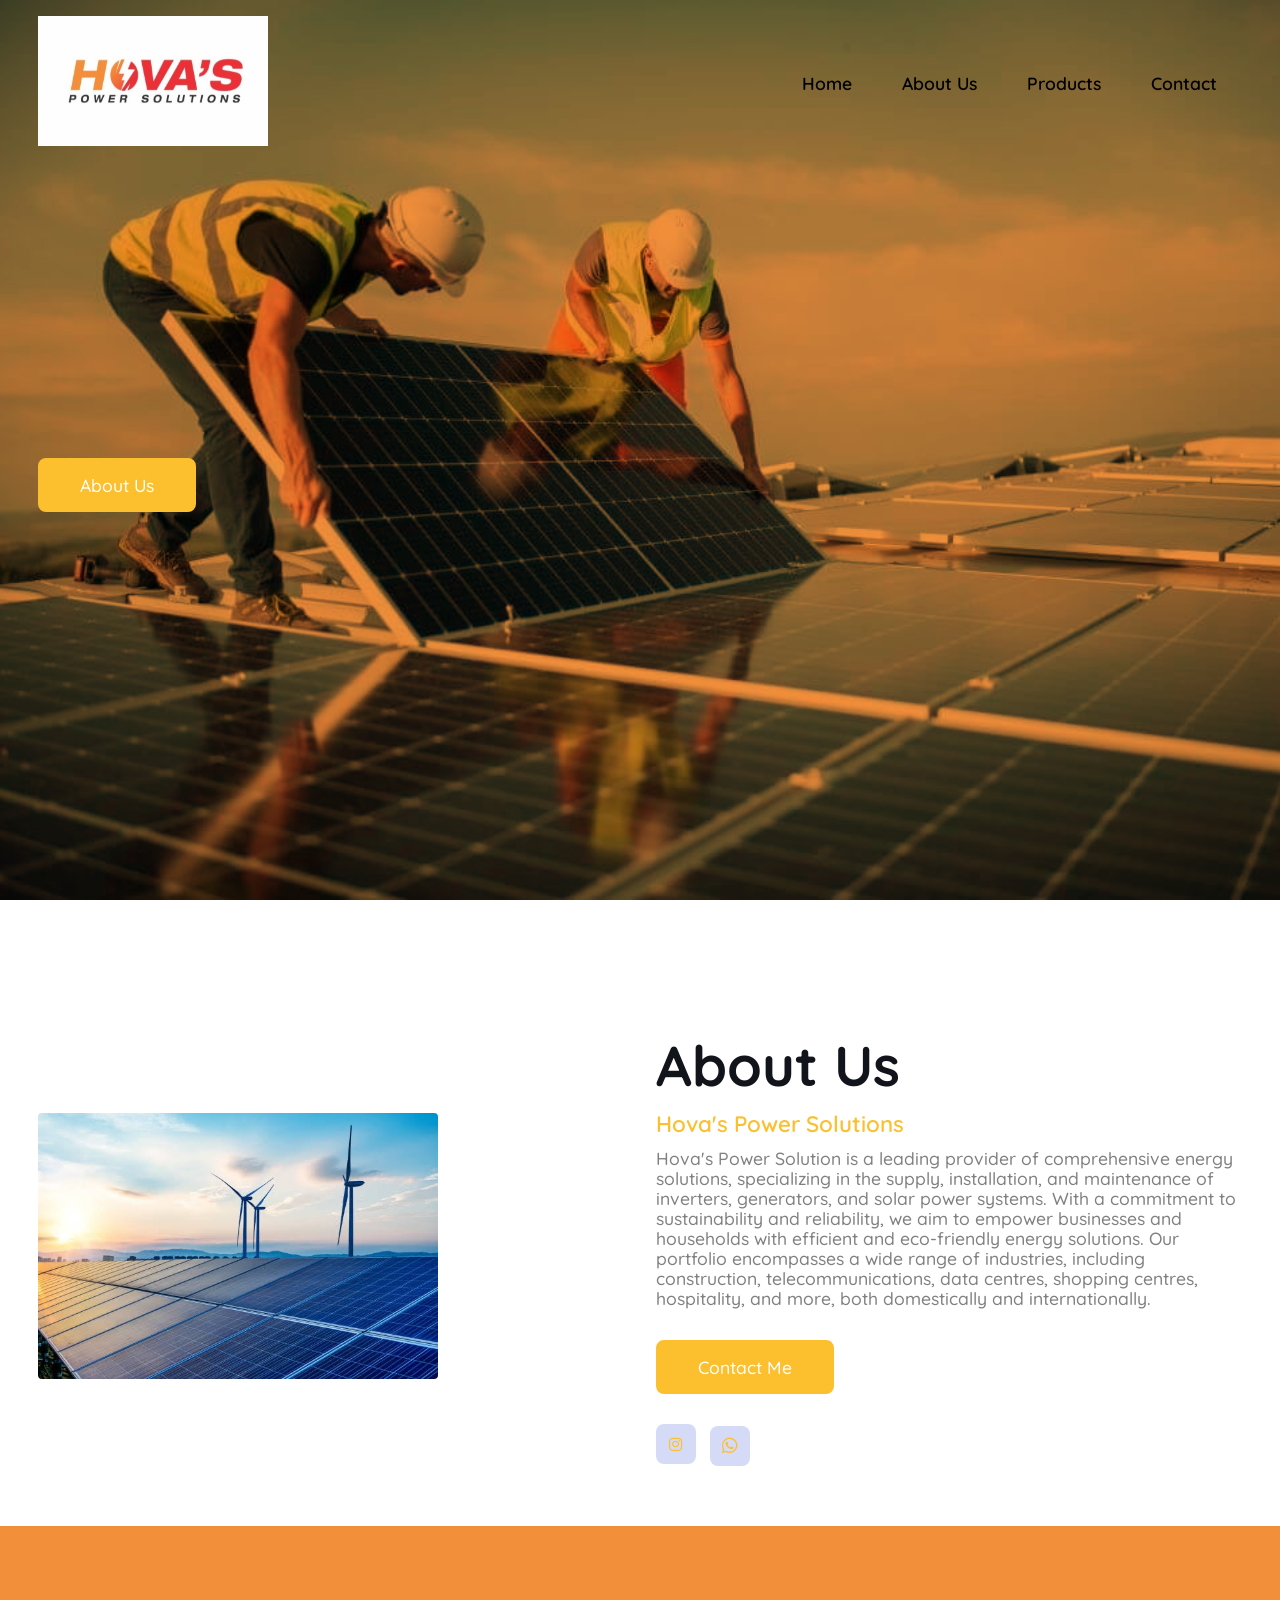
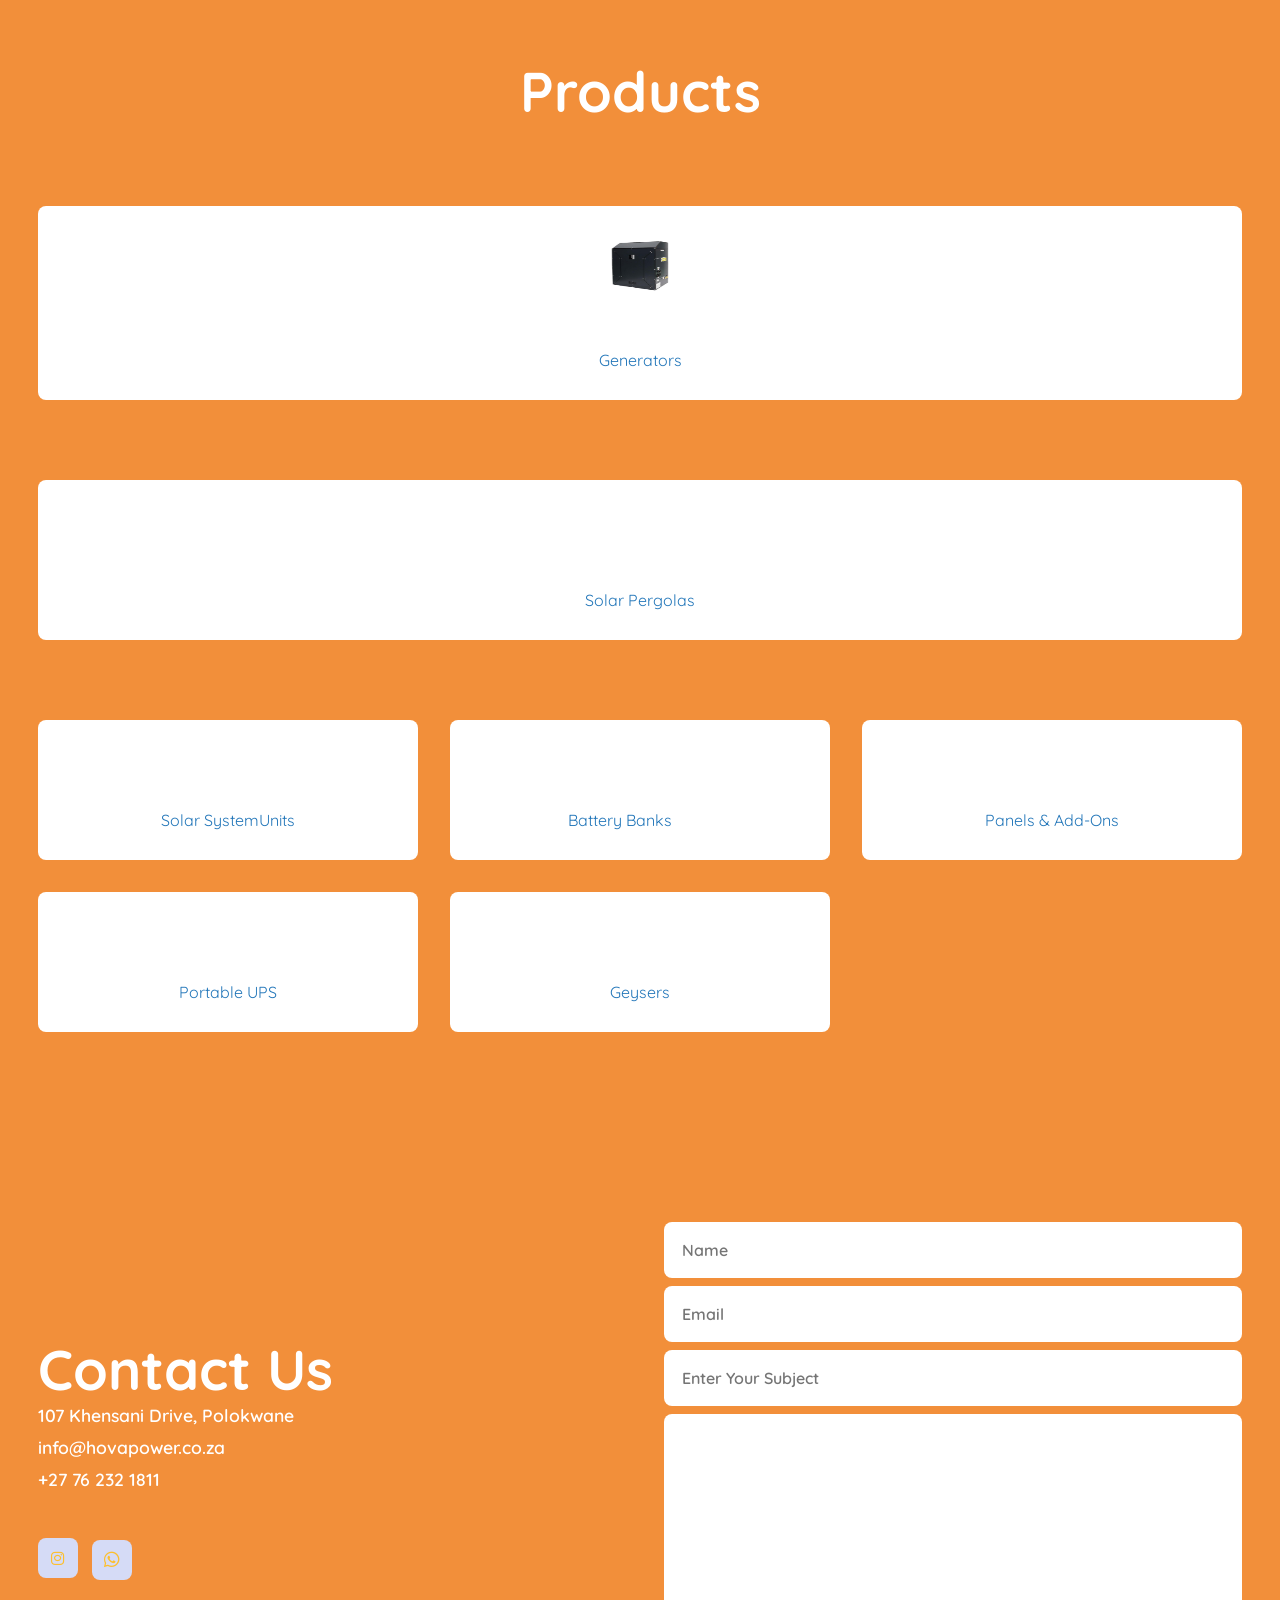
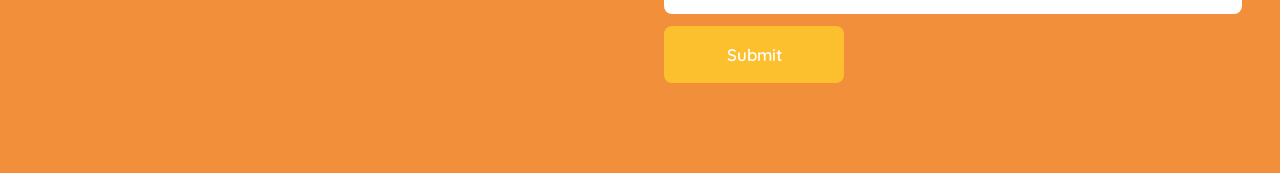
==== index.html @ 412f61c9 "home page" ====
<!DOCTYPE html>
<html lang="en">
  <head>
    <meta charset="UTF-8" />
    <meta http-equiv="X-UA-Compatible" content="IE=edge" />
    <meta name="viewport" content="width=device-width, initial-scale=1.0" />
    <title>Hova's Power Solutions</title>
    <!---custom css link--->
    <link rel="stylesheet" href="style.css" />
    <link rel="shortcut icon" href="assets/logo.jpg" type="image/x-icon">
    <!--boxicons  -->
    <link
      rel="stylesheet"
      href="https://unpkg.com/boxicons@2.1.4/css/boxicons.min.css"
    />
    <!-- animation scrol -->
    <link rel="stylesheet" href="https://unpkg.com/aos@next/dist/aos.css" />
    <!-- fontawsem -->
    <link
      rel="stylesheet"
      href="https://cdnjs.cloudflare.com/ajax/libs/font-awesome/6.1.1/css/all.min.css"
      integrity="sha512-KfkfwYDsLkIlwQp6LFnl8zNdLGxu9YAA1QvwINks4PhcElQSvqcyVLLD9aMhXd13uQjoXtEKNosOWaZqXgel0g=="
      crossorigin="anonymous"
      referrerpolicy="no-referrer"
    />
  </head>

  <body>
    <!-- Navbar Section Start -->

 <header>
      <a class="navbar-brand me-5 fw-bold fs-3" >
        <img
          class="logo"
          src="./assets/logo.jpg"
          width="230"
          height="130"
          alt="logo"
        />
      </a>
      <div class="bx bx-menu" id="menu-icon"></div>

      <ul class="navbar">
        <li><a href="#home">Home</a></li>
        <li><a href="#about">About Us</a></li>
        <li><a href="#products">Products</a></li>
        <li><a href="#contact">Contact</a></li>
      </ul>
    </header> 

    <!-- Navbar Section End-->
    <!-- Home Section Start-->
    <section class="home" id="home">
      <div class="home-text">
        
        <a href="#about" class="btn">About Us</a>
      </div>
    </section>
    <!-- Home Section End-->

    <!-- About Section Start-->
    <section class="about background" id="about">
      <div class="about-img" data-aos="fade-up" data-aos-duration="1500">
        <img src="./assets/image3.jpg" alt="" />
      </div>
      <div class="about-content" data-aos="fade-up" data-aos-duration="1500">
        <h2 style="color: #12141c">About Us</h2>
        <h4>Hova's Power Solutions</h4>
        <p>
          Hova's Power Solution is a leading provider of comprehensive energy
          solutions, specializing in the supply, installation, and maintenance
          of inverters, generators, and solar power systems. With a commitment
          to sustainability and reliability, we aim to empower businesses and
          households with efficient and eco-friendly energy solutions. Our
          portfolio encompasses a wide range of industries, including
          construction, telecommunications, data centres, shopping centres,
          hospitality, and more, both domestically and internationally.
        </p>
        <a href="#contact" class="btn">Contact Me</a>
        
        <div class="social-icons" style="padding-top: 30px">
          <a
            href="https://www.instagram.com/hovaspower_?igsh=MW81M2wxdjAyYmpldw=="
            target="_blank"
            ><i class="bx bxl-instagram"></i
          ></a>
          <a href="https://wa.me/+27762321811" target="_blank"
            ><i class="fa-brands fa-whatsapp"></i
          ></a>
        </div>
      </div>
    </section>
    <!-- About Section End-->

    <!-- Services Section Start-->
    <section class="skills" id="skills">
      <div class="heading" data-aos="fade-up" data-aos-duration="1500">
        <h2>Products</h2>
      </div>
      <div class="services-content">
        <div
          class="box"
          data-aos="fade-up"
          data-aos-delay="500"
          data-aos-duration="1500"
        >
          <img
            src="assets/P1.jpg"
            alt=""
            style="width: 58px; height: 50px"
          />
          <h3>Generators</h3>
          <a href="generators.html " target="_blank" style="color: #2276b9">Generators</a>
        </div>

      </div>
      <div class="services-content">
        <div
          class="box"
          data-aos="fade-up"
          data-aos-delay="500"
          data-aos-duration="1500"
        >
          <!-- <img
            src="assets/P4.jpg"
            alt=""
            style="width: 58px; height: 50px" -->
          />
          <h3>Solar Pergolas</h3>
          <a href="pergolas.html" target="_blank" style="color: #2276b9">Solar Pergolas</a>
        </div>

      </div>
      <div class="services-content">
        <div
          class="box"
          data-aos="fade-up"
          data-aos-delay="500"
          data-aos-duration="1500"
        >
          <!-- <img
            src="https://sable-energy.co.za/wp-content/uploads/2023/10/1and2kva.jpg"
            alt=""
            style="width: 58px; height: 50px"
          /> -->
          <h3>Solar System Units</h3>
          <a href="units.html" target="_blank" style="color: #2276b9">Solar SystemUnits</a>
        </div>
        <div
          class="box"
          data-aos="fade-up"
          data-aos-delay="500"
          data-aos-duration="1500"
        >
          <!-- <img src="https://sable-energy.co.za/wp-content/uploads/2023/11/Battery-Image.png" alt="" style="width: 58px; height: 50px" /> -->
          <h3>Battery Banks</h3>
          <a href="battery.html" target="_blank" style="color: #2276b9">Battery Banks</a>
            View
          </p>
        </div>
        <div
          class="box"
          data-aos="fade-up"
          data-aos-delay="500"
          data-aos-duration="1500"
        >
          <!-- <img
            src="https://sable-energy.co.za/wp-content/uploads/2023/10/SolarPanelsHero1-320x320.jpg"
            alt=""
            style="width: 58px; height: 50px"
          /> -->
          <h3>Panels & Add-Ons</h3>
          <a href="panels.html" target="_blank" style="color: #2276b9">Panels & Add-Ons</a>
        </div>
        
        <div
          class="box"
          data-aos="fade-up"
          data-aos-delay="500"
          data-aos-duration="1500"
        >
          <!-- <img
            src="https://sable-energy.co.za/wp-content/uploads/2023/10/150WPPS2.jpeg"
            alt=""
            style="width: 58px; height: 50px"
          /> -->
          <h3>Portable UPS</h3>
          <a href="portable.html" target="_blank" style="color: #2276b9">Portable UPS</a>
        </div>
        <div
        <div
          class="box"
          data-aos="fade-up"
          data-aos-delay="500"
          data-aos-duration="1500"
        >
          <!-- <img
            src="https://sable-energy.co.za/wp-content/uploads/2023/10/1.png"
            alt=""
            style="width: 58px; height: 50px"
          /> -->
          <h3>Geysers</h3>
          <a href="geysers.html" target="_blank" style="color: #2276b9">Geysers</a>
        </div>
     
      
      </div>
    </section>
    <!-- Services Section End -->

    <!-- Portfolio Section start -->
    

    <!-- Contact Section Start -->
    <section
      id="contact"
      class="contact"
      data-aos="fade-up"
      data-aos-duration="1500"
    >
      <div class="contact-text">
        <h2>Contact Us</h2>
        <div class="contact-list">
          <li>107 Khensani Drive, Polokwane</li>
          <li>info@hovapower.co.za</li>
          <li>+27 76 232 1811</li>
        </div>
        <div class="social-icons">
            <a
            href="https://www.instagram.com/hovaspower_?igsh=MW81M2wxdjAyYmpldw=="
            target="_blank"
            ><i class="bx bxl-instagram"></i
          ></a>
          <a href="https://wa.me/+27762321811" target="_blank"
            ><i class="fa-brands fa-whatsapp"></i
          ></a>
        </div>
      </div>
      <div class="contact-form">
        <form
          action="https://formsubmit.co/info@hovapower.co.za"
          method="POST"
        >
          <input type="text" placeholder="Name" name="name" />
          <input type="email" placeholder="Email" name="email" />
          <input type="text" placeholder="Enter Your Subject" name="subject" />
          <textarea
            id=""
            cols="30"
            rows="10"
            placeholder="Enter Your Message"
            name="textarea"
          >
          </textarea>
          <input type="submit" value="Submit" class="send" />
        </form>
      </div>
    </section>

    <!-- Contact Section End -->
    <div class="hr"></div>
    <div class="copyright">
    </div>

    <!-- animation scrol -->
    <script src="https://unpkg.com/aos@next/dist/aos.js"></script>
    <script>
      AOS.init();
    </script>
    <script type="module" src="j.js"></script>
  </body>
</html>
---- style.css ----
/* Google Fonts */
@import url("https://fonts.googleapis.com/css2?family=Quicksand:wght@300;400;500;600;700&display=swap");

* {
  padding: 0;
  margin: 0;
  box-sizing: border-box;
  font-family: "Quicksand", sans-serif;
  list-style: none;
  text-decoration: none;
  scroll-behavior: smooth;
}

:root {
  --bg-color: #f28f3a;
  --text-color: #fff;
  --main-color: #fcbf2e;
  --second-color: gray;
  --other-color: #d5dbf6;
  --third-color: #eb3038;
  --heading-font: 5.2rem;
  --second-heading: 3.5rem;
  --paragraph-font: 1.1rem;
}

body {
  background: var(--bg-color);
  color: var(--text-color);
  /* transition: all 3s ease-in-out !important; */
}

header {
  /* background-color: white; */
  position: fixed;
  right: 0;
  top: 0;
  width: 100%;
  z-index: 1000;
  display: flex;
  align-items: center;
  justify-content: space-between;
  padding: 22px 16%;
  border-bottom: 1px solid transparent;
  transition: all 0.5s ease-in-out;
}
.main-wrap {
  width: 100%;
  height: 80vh;
  display: flex;
  justify-content: center;
  align-items: center;
  background: #f28f3a;
}
.main-wrap .product {
  width: 90%;
  max-width: 710px;
  display: flex;
}
.main-wrap .product .image-gallery {
  flex-basis: 43%;
  background: #fff;
  box-shadow: -10px 5px 10px 10px rgba(0, 0, 0, 0.1);
  transform: scale(1.07);
  position: relative;
}
.main-wrap .product .image-gallery img {
  width: 100%;
  padding-top: 150px;
}
.main-wrap .product .image-gallery .controls {
	position: absolute;
	bottom: 40px;
	right: 20px;
}
.main-wrap .product .image-gallery .controls .btn {
	width: 10px;
	height: 10px;
	border-radius: 50%;
	background: rgba(255, 255, 255, 0.5);
	display: block;
	margin-bottom: 10px;
	cursor: pointer;
}
.main-wrap .product .image-gallery .controls .btn.active {
	background: #00b4d8;
}
.main-wrap .product .product-details {
  flex-basis: 53%;
  background: black;
  box-shadow: -10px 5px 10px 10px rgba(0, 0, 0, 0.1);
  padding: 40px 30px 40px 40px;
}
.main-wrap .product .product-details .details {
	margin-bottom: 10px;
}
.main-wrap .product .product-details h2 {
	font-size: 25px;
	font-weight: 600;
	line-height: 35px;
	margin-bottom: 15px;
	color: #fff;
}
.main-wrap .product .product-details .details p {
	font-size: 14px;
	font-weight: 500;
	line-height: 25px;
}

.logo {
  color: var(--text-color);
  font-size: 1.8rem;
  font-weight: 800;
}

.logo span {
  color: var(--main-color);
}

.navbar {
  display: flex;
}

.navbar a {
  color: black;
  font-size: var(--paragraph-font);
  font-weight: 600;
  padding: 10px 25px;
  border-radius: 0.5rem;
  transition: all 0.5s ease-in-out;
}

.navbar a:hover {
  color: #f28f3a;
  border: 1px dashed var(--main-color);
  border-radius: 25px;
}

#menu-icon {
  font-size: 3rem;
  color: var(--text-color);
  z-index: 10001;
  cursor: pointer;
  display: none;
}

section {
  padding: 160px 16% 90px;
}

.background {
  background-color: #fff;
}

.home {
  height: 100vh;
  width: 100%;
  position: relative;
  background: #f28f3a url(./assets/image.jpg) no-repeat center/cover;
  background-blend-mode: multiply;
  display: flex;
  align-items: center;
  justify-content: flex-start;
}

.home-text h1 {
  margin: 20px 0;
  font-size: var(--heading-font);
  font-weight: bold;
  line-height: 1.1;
  letter-spacing: 2px;
}

.home-text h1 span {
  color: var(--main-color);
}

.home-text h4 {
  color: var(--main-color);
  font-size: 24px;
  font-weight: 600;
}

.home-text h3 {
  font-size: 1.5rem;
  font-weight: 600;
  margin-bottom: 3rem;
}

.btn {
  display: inline-block;
  padding: 14px 40px;
  background: var(--main-color);
  font-size: var(--paragraph-font);
  font-weight: 500;
  color: var(--text-color);
  border-radius: 0.5rem;
  border: 2px solid var(--main-color);
  transition: all 0.5s ease;
  cursor: pointer;
}

.btn:hover {
  transform: scale(1.01) translateY(-6px);
  background: transparent;
  border: 2px solid var(--main-color);
}

header.sticky {
  padding: 20px 3%;
  background: var(--bg-color);
  border-bottom: 1px solid #021531;
}

.flex-heading {
  display: flex;
  gap: 15px;
}

.karabo {
  margin-left: 20px;
}

.about {
  display: grid;
  grid-template-columns: repeat(2, 1fr);
  align-items: center;
  gap: 2rem;
}

.about-img img {
  height: auto;
  max-width: 400px;
  border-radius: 4px;
  width: 100%;
}

.about-content h4 {
  margin: 10px 0;
  color: var(--main-color);
  font-size: 1.4rem;
  font-weight: 600;
}

.about-content h2 {
  font-size: var(--second-heading);
}

.about-content p {
  color: var(--second-color);
  font-size: var(--paragraph-font);
  line-height: 20px;
  margin-bottom: 2rem;
  font-weight: 500;
}

.heading {
  text-align: center;
}

.heading h2 {
  font-size: var(--second-heading);
  margin-bottom: 10px;
}

.heading h4 {
  color: var(--main-color);
  font-size: 24px;
  font-weight: 600;
}

.services-content {
  display: grid;
  grid-template-columns: repeat(auto-fit, minmax(300px, auto));
  align-items: center;
  text-align: center;
  gap: 2rem;
  margin-top: 5rem;
}

.box {
  padding: 30px;
  background: white;
  border-top: 5px solid transparent;
  border-radius: 0.5rem;
  /* transform: all 2s ease; */
  transition: all 0.5s ease-in-out;
  cursor: pointer;
}

.box h3 {
  font-size: 20px;
  font-weight: 600;
  /* transform: all 0.5s ease; */
  margin: 15px 0;
}

.box p {
  line-height: 20px;
  color: var(--second-color);
  font-size: var(--paragraph-font);
}

.box:hover {
  transform: scale(1.01) translateY(-6px);
  border-bottom: 5px solid var(--main-color);
}

.box:hover h3 {
  color: var(--main-color);
}

.portfolio-content {
  display: grid;
  grid-template-columns: repeat(auto-fit, minmax(350px, auto));
  align-items: center;
  gap: 2rem;
  margin-top: 5rem;
}
.port video {
  width: 100%;
  height: 240px;
}
.port img {
  height: 70vh;
  width: 100%;
  border-radius: 0.5rem;
  margin-bottom: 1.5rem;
}

.port {
  padding: 25px;
  background: #021531;
  border-radius: 0.5rem;
  transition: 0.5s ease all;
}

.port:hover {
  box-shadow: 0px 0px 10px 0px rgb(173, 173, 173);
  transform: scale(1.02) translateY(-6px);
  cursor: pointer;
}

.port h3 {
  font-size: 1.4rem;
  font-weight: 700;
}

.port h5 {
  color: var(--main-color);
  font-size: 1rem;
  font-weight: 600;
  letter-spacing: 1px;
}

.main-box {
  display: flex;
  align-items: center;
  justify-content: space-between;
  margin-bottom: 1rem;
}

.box-icon i {
  font-size: 20px;
}

.contact {
  display: grid;
  grid-template-columns: repeat(2, 1fr);
  align-items: center;
  gap: 3rem;
}

.contact-text h4 {
  margin: 15px 0;
  color: var(--main-color);
  font-size: 20px;
  font-weight: 600;
}

.contact-text h2 {
  font-size: var(--second-heading);
}

.contact-text p {
  color: var(--second-color);
  font-size: var(--paragraph-font);
  line-height: 30px;
  margin-bottom: 2rem;
}

.contact-list {
  margin-bottom: 3rem;
}

.contact-list li {
  margin-bottom: 10px;
  display: block;
  color: #fff;
  font-weight: 600;
  font-size: var(--paragraph-font);
}

.social-icons i {
  height: 40px;
  width: 40px;
  border-radius: 0.5rem;
  background: var(--other-color);
  color: var(--main-color);
  display: inline-flex;
  justify-content: center;
  align-items: center;
  font-size: 18px;
  margin-right: 10px;
  transition: all 0.5s ease;
}

.social-icons i:hover {
  transform: scale(1.01) translateY(-6px);
  color: var(--text-color);
  background: var(--main-color);
}

.contact-form form {
  position: relative;
}

.contact-form form input,
form textarea {
  border: none;
  outline: none;
  width: 100%;
  padding: 18px;
  background: #fff;
  color: var(--text-color);
  font-size: 1rem;
  font-weight: 600;
  margin-bottom: 0.5rem;
  border-radius: 0.5rem;
  transition: 0.5s;
}

.contact-form form input:focus,
form textarea:focus {
  color: var(--main-color);
}

.contact-form textarea {
  resize: none;
  height: 200px;
}

.contact-form form .send {
  display: inline-block;
  font-size: 1.05rem;
  font-weight: 600;
  background: var(--main-color);
  color: var(--text-color);
  cursor: pointer;
  width: 180px;
}

.copyright {
  justify-content: space-between;
  text-align: center;
  display: flex;
  padding: 10px 10px 10px 10px;
}

.hr {
  width: 100%;
  height: 2px;
}

.copyright .links {
  display: flex;
}

.copyright .links a {
  padding-left: 10px;
  padding-right: 10px;
  color: var(--text-color);
}

.copyright .links a span:hover {
  color: var(--main-color);
}

/* Responsive */

@media (max-width: 1325px) {
  header {
    padding: 16px 3%;
  }

  header .sticky {
    padding: 20px 3%;
  }
  section {
    padding: 130px 3% 60px;
  }
}

@media (max-width: 970px) {
  :root {
    --heading-font: 4.2rem;
    --second-heading: 2.7rem;
    --paragraph-font: 1rem;
  }

  section {
    padding: 70px 3% 60px;
  }

  .home {
    height: 85vh;
    overflow: hidden;
  }

  .about {
    grid-template-columns: 1fr;
  }

  .about-img {
    text-align: center;
  }

  .contact {
    grid-template-columns: 1fr;
  }
}

@media (max-width: 830px) {
  :root {
    --heading-font: 3.7rem;
    --second-heading: 2.4rem;
    --paragraph-font: 1rem;
  }
  #menu-icon {
    display: block;
  }

  .navbar {
    position: absolute;
    top: -600px;
    right: 0;
    left: 0;
    display: flex;
    flex-direction: column;
    background: var(--other-color);
    text-align: left;
    transition: all 0.5s ease;
  }

  .navbar a {
    display: block;
    padding: 1rem;
    margin: 1rem;
  }

  .navbar.active {
    top: 100%;
  }
}
@media (max-width: 370px) {
  .portfolio-content {
    display: block;
  }
  .port {
    margin-bottom: 20px;
  }
}
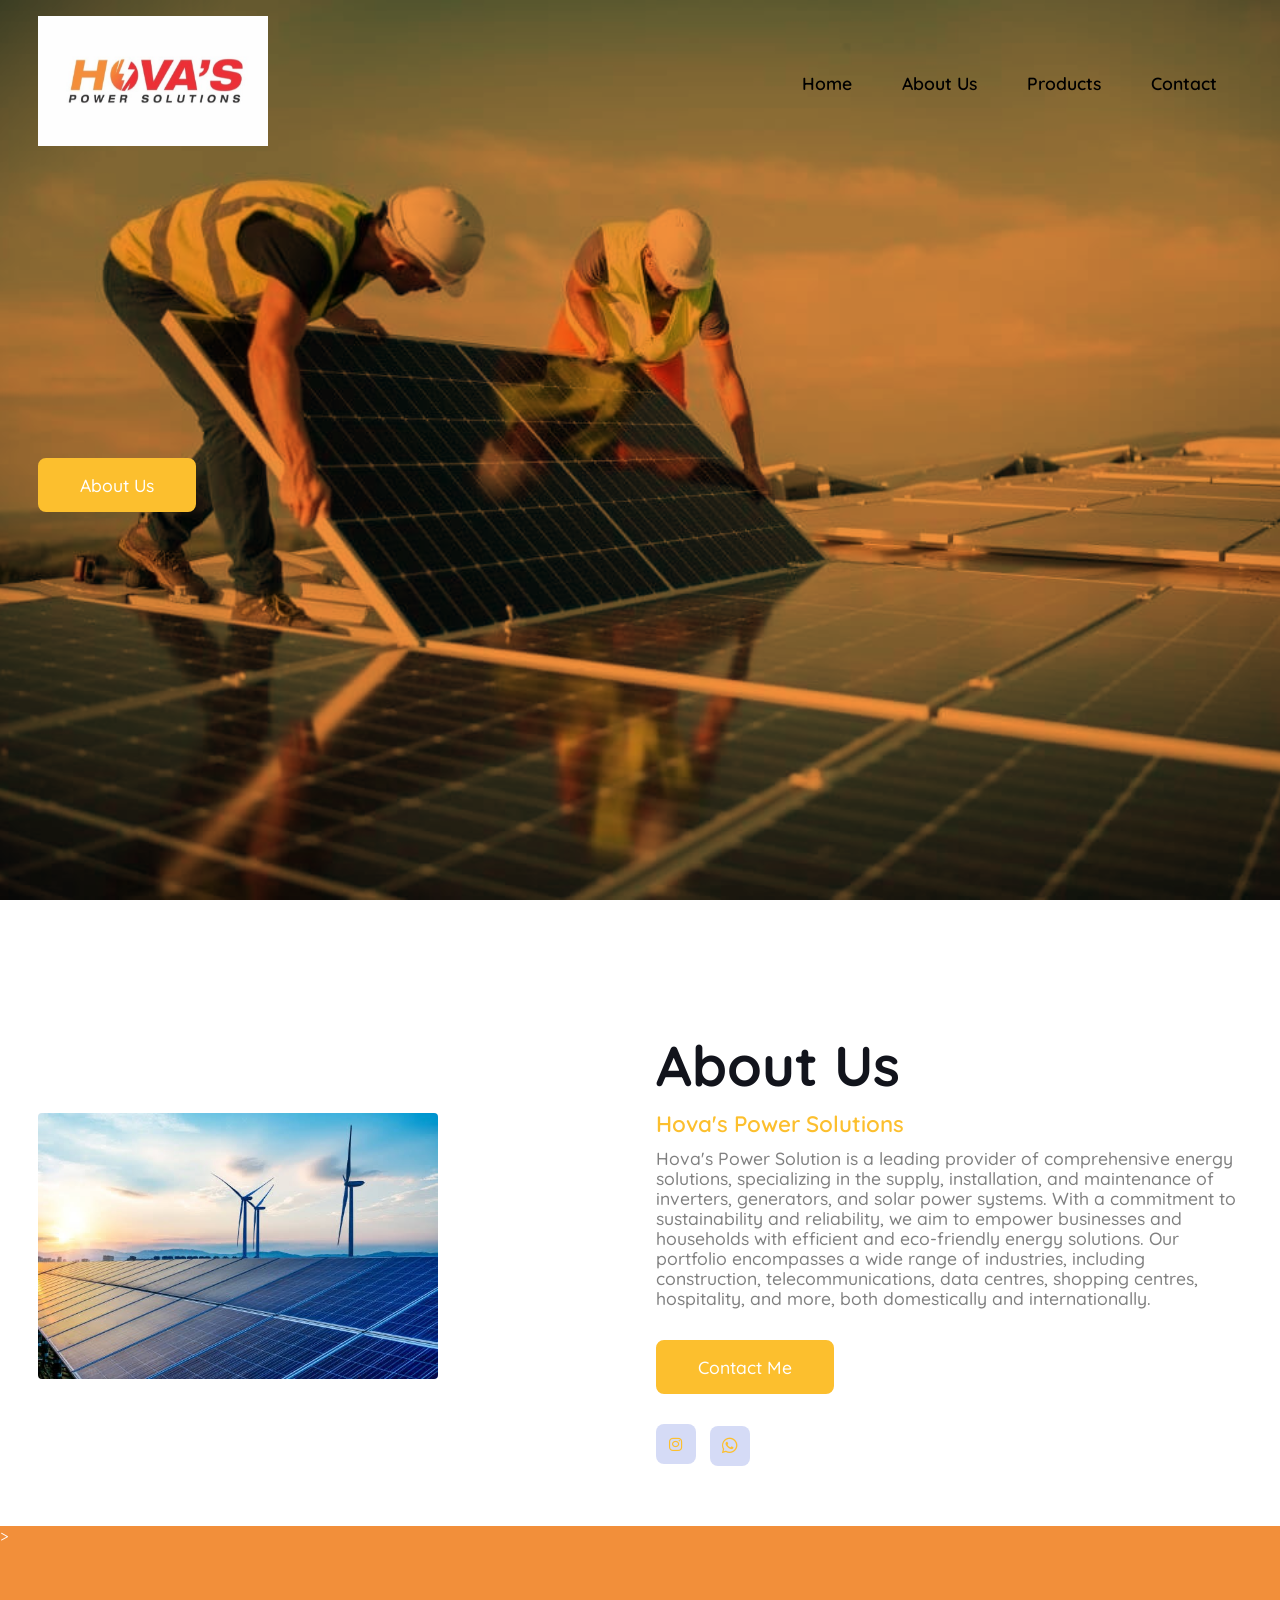
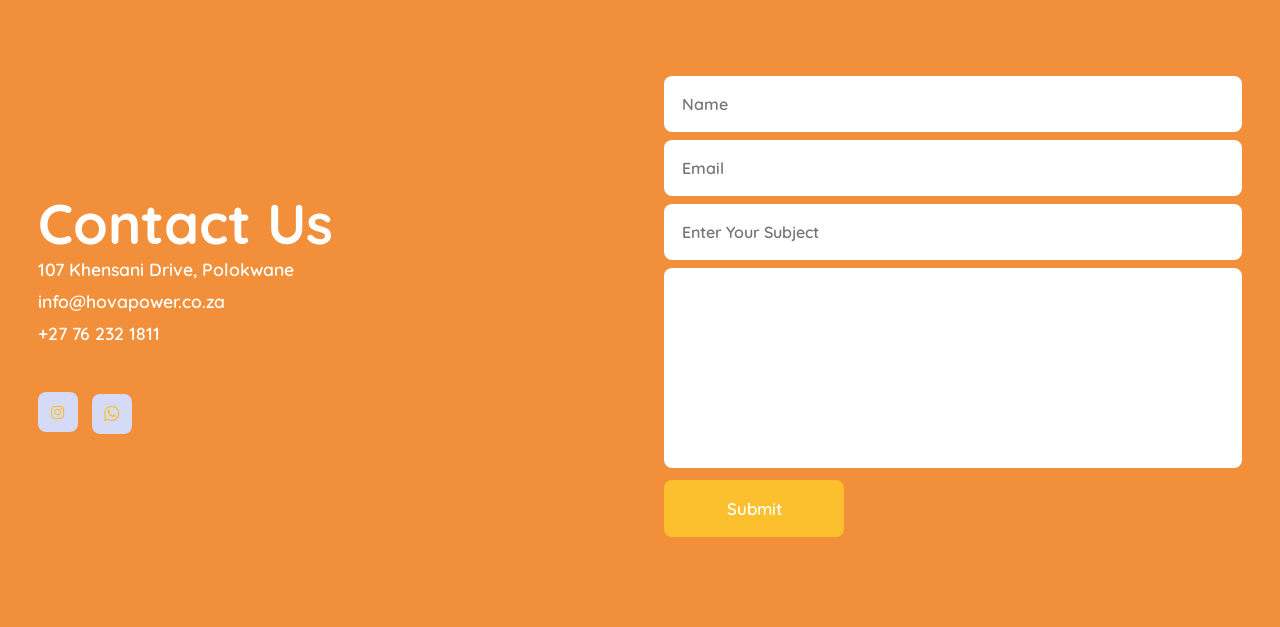
==== commit b455ca59: "demo" ====
--- a/index.html
+++ b/index.html
@@ -93,7 +93,7 @@
     <!-- About Section End-->
 
     <!-- Services Section Start-->
-    <section class="skills" id="skills">
+    <!-- <section class="skills" id="skills">
       <div class="heading" data-aos="fade-up" data-aos-duration="1500">
         <h2>Products</h2>
       </div>
@@ -120,12 +120,12 @@
           data-aos="fade-up"
           data-aos-delay="500"
           data-aos-duration="1500"
-        >
+        > -->
           <!-- <img
             src="assets/P4.jpg"
             alt=""
             style="width: 58px; height: 50px" -->
-          />
+          <!-- />
           <h3>Solar Pergolas</h3>
           <a href="pergolas.html" target="_blank" style="color: #2276b9">Solar Pergolas</a>
         </div>
@@ -136,14 +136,14 @@
           class="box"
           data-aos="fade-up"
           data-aos-delay="500"
-          data-aos-duration="1500"
+          data-aos-duration="1500" -->
         >
           <!-- <img
             src="https://sable-energy.co.za/wp-content/uploads/2023/10/1and2kva.jpg"
             alt=""
             style="width: 58px; height: 50px"
           /> -->
-          <h3>Solar System Units</h3>
+          <!-- <h3>Solar System Units</h3>
           <a href="units.html" target="_blank" style="color: #2276b9">Solar SystemUnits</a>
         </div>
         <div
@@ -151,9 +151,9 @@
           data-aos="fade-up"
           data-aos-delay="500"
           data-aos-duration="1500"
-        >
+        > -->
           <!-- <img src="https://sable-energy.co.za/wp-content/uploads/2023/11/Battery-Image.png" alt="" style="width: 58px; height: 50px" /> -->
-          <h3>Battery Banks</h3>
+          <!-- <h3>Battery Banks</h3>
           <a href="battery.html" target="_blank" style="color: #2276b9">Battery Banks</a>
             View
           </p>
@@ -163,13 +163,13 @@
           data-aos="fade-up"
           data-aos-delay="500"
           data-aos-duration="1500"
-        >
+        > -->
           <!-- <img
             src="https://sable-energy.co.za/wp-content/uploads/2023/10/SolarPanelsHero1-320x320.jpg"
             alt=""
             style="width: 58px; height: 50px"
           /> -->
-          <h3>Panels & Add-Ons</h3>
+          <!-- <h3>Panels & Add-Ons</h3>
           <a href="panels.html" target="_blank" style="color: #2276b9">Panels & Add-Ons</a>
         </div>
         
@@ -178,13 +178,13 @@
           data-aos="fade-up"
           data-aos-delay="500"
           data-aos-duration="1500"
-        >
+        > -->
           <!-- <img
             src="https://sable-energy.co.za/wp-content/uploads/2023/10/150WPPS2.jpeg"
             alt=""
             style="width: 58px; height: 50px"
           /> -->
-          <h3>Portable UPS</h3>
+          <!-- <h3>Portable UPS</h3>
           <a href="portable.html" target="_blank" style="color: #2276b9">Portable UPS</a>
         </div>
         <div
@@ -193,22 +193,20 @@
           data-aos="fade-up"
           data-aos-delay="500"
           data-aos-duration="1500"
-        >
+        > -->
           <!-- <img
             src="https://sable-energy.co.za/wp-content/uploads/2023/10/1.png"
             alt=""
             style="width: 58px; height: 50px"
           /> -->
-          <h3>Geysers</h3>
+          <!-- <h3>Geysers</h3>
           <a href="geysers.html" target="_blank" style="color: #2276b9">Geysers</a>
-        </div>
+        </div> -->
      
       
       </div>
     </section>
     <!-- Services Section End -->
-
-    <!-- Portfolio Section start -->
     
 
     <!-- Contact Section Start -->
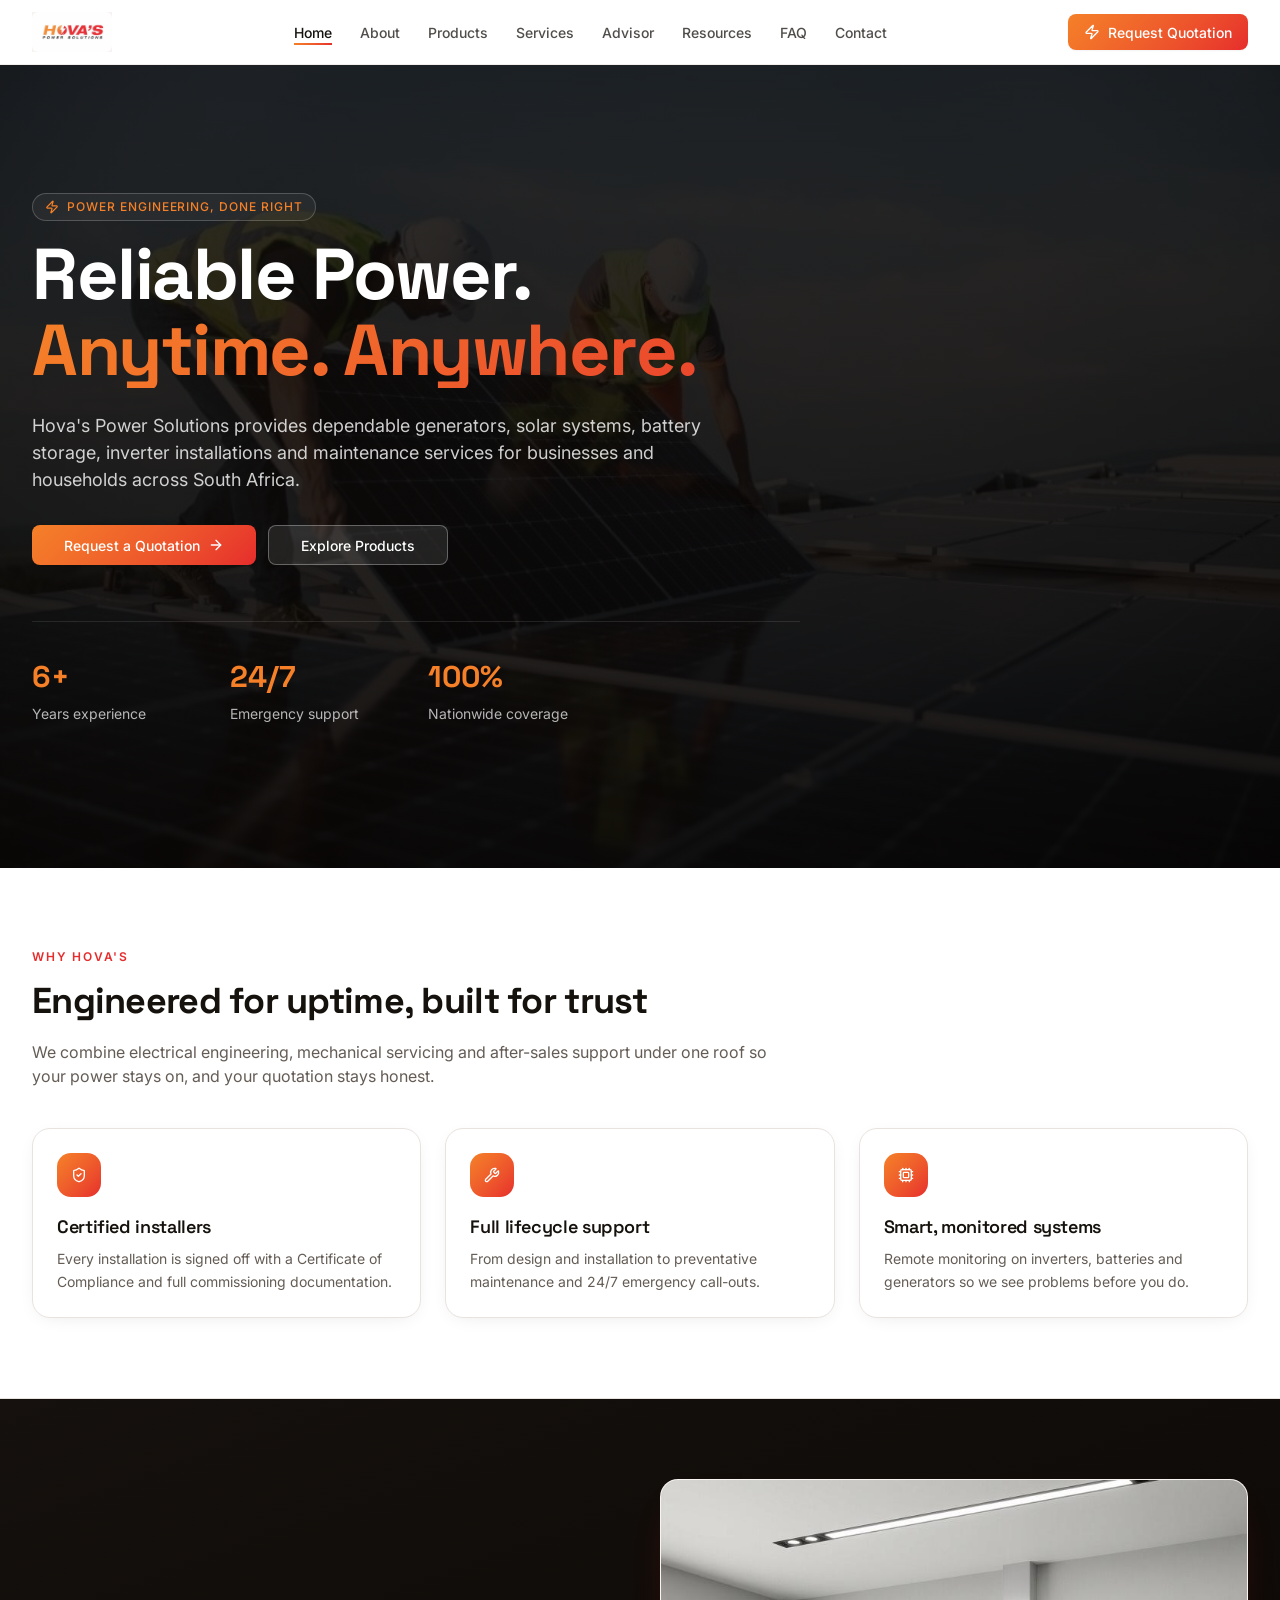
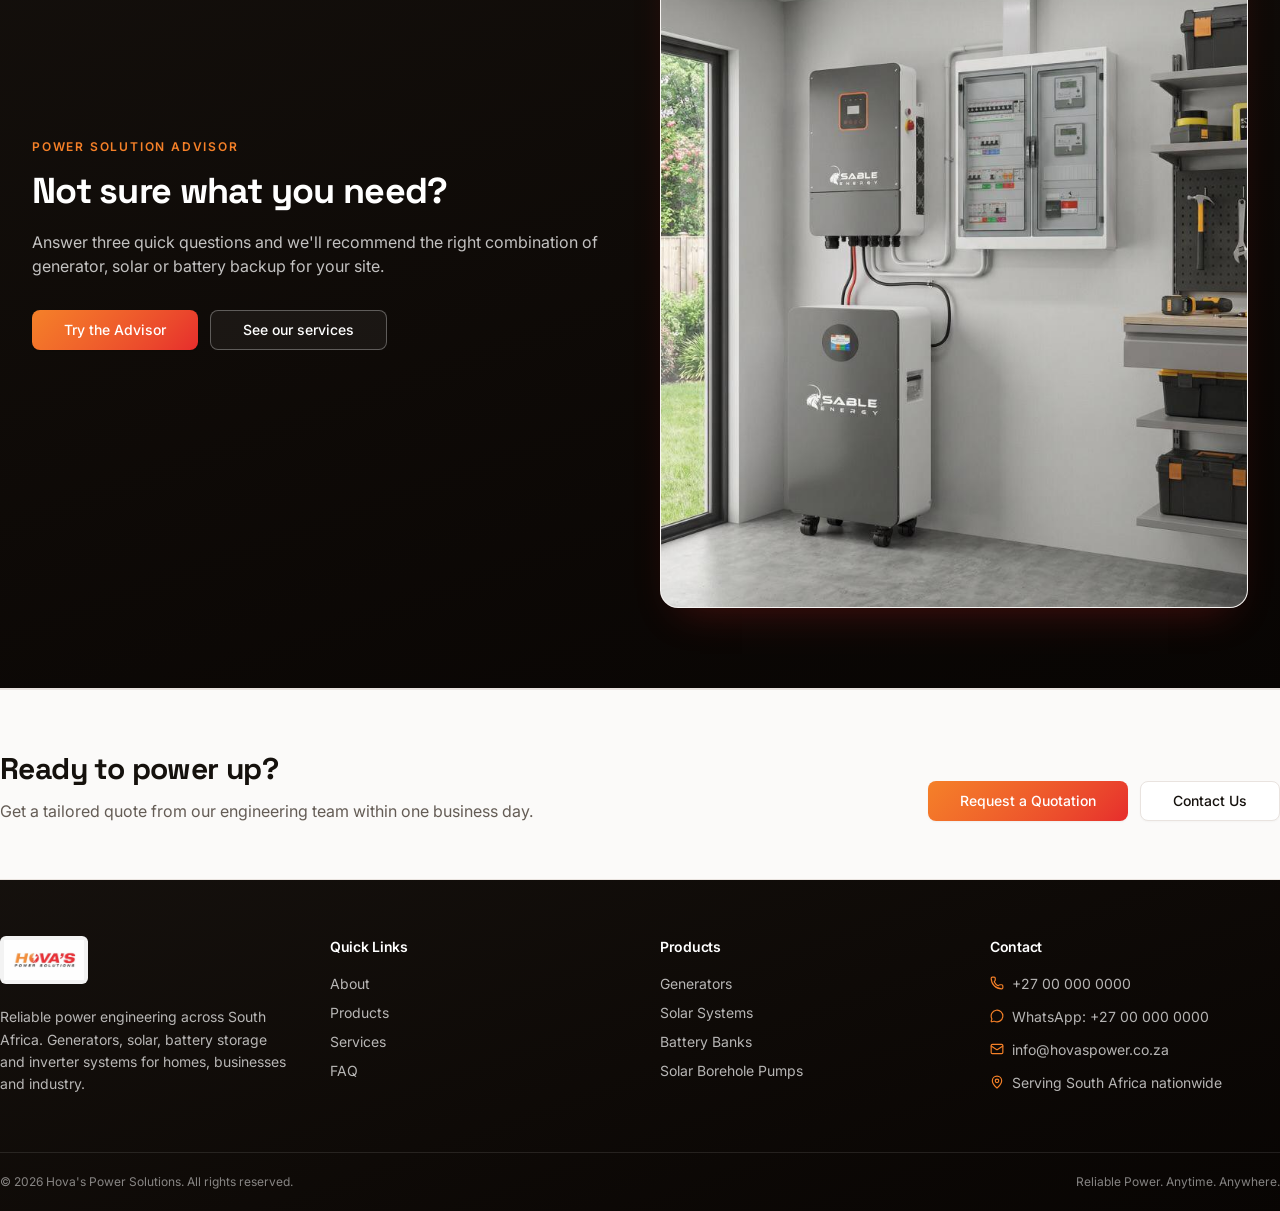
==== commit 98656f29: "product page, advisor page creation, added images on product page" ====
--- a/index.html
+++ b/index.html
@@ -1,270 +1,189 @@
-<!DOCTYPE html>
+<!doctype html>
 <html lang="en">
   <head>
     <meta charset="UTF-8" />
-    <meta http-equiv="X-UA-Compatible" content="IE=edge" />
     <meta name="viewport" content="width=device-width, initial-scale=1.0" />
-    <title>Hova's Power Solutions</title>
-    <!---custom css link--->
-    <link rel="stylesheet" href="style.css" />
-    <link rel="shortcut icon" href="assets/logo.jpg" type="image/x-icon">
-    <!--boxicons  -->
+    <title>
+      Hova's Power Solutions | Generators, Solar Systems & Backup Power
+      Solutions
+    </title>
+    <meta
+      name="description"
+      content="Hova's Power Solutions supplies, installs and maintains generators, solar systems, battery banks and inverter solutions for homes and businesses across South Africa. Request a free quotation today."
+    />
+    <link rel="canonical" href="index.html" />
+    <link rel="preconnect" href="https://fonts.googleapis.com" />
+    <link rel="preconnect" href="https://fonts.gstatic.com" crossorigin />
     <link
+      href="https://fonts.googleapis.com/css2?family=Inter:wght@400;500;600;700&family=Space+Grotesk:wght@500;600;700&display=swap"
       rel="stylesheet"
-      href="https://unpkg.com/boxicons@2.1.4/css/boxicons.min.css"
     />
-    <!-- animation scrol -->
-    <link rel="stylesheet" href="https://unpkg.com/aos@next/dist/aos.css" />
-    <!-- fontawsem -->
-    <link
-      rel="stylesheet"
-      href="https://cdnjs.cloudflare.com/ajax/libs/font-awesome/6.1.1/css/all.min.css"
-      integrity="sha512-KfkfwYDsLkIlwQp6LFnl8zNdLGxu9YAA1QvwINks4PhcElQSvqcyVLLD9aMhXd13uQjoXtEKNosOWaZqXgel0g=="
-      crossorigin="anonymous"
-      referrerpolicy="no-referrer"
-    />
+    <link rel="stylesheet" href="/style.css" />
   </head>
+  <body>
 
-  <body>
-    <!-- Navbar Section Start -->
+    <header class="site-header">
+  <div class="header-inner">
+    <a href="index.html" class="logo-link">
+      <span class="img-slot img-slot--logo" data-slot-name="logo.jpg">
+        <img src="assets/logo.jpg" alt="Hova's Power Solutions logo" class="logo-img" onerror="this.classList.add('img-missing')">
+      </span>
+      <span class="sr-only">Hova's Power Solutions</span>
+    </a>
+    <nav class="primary-nav" aria-label="Primary">
+      <a href="index.html" class="nav-link active"><span>Home</span></a>
+      <a href="about.html" class="nav-link"><span>About</span></a>
+      <a href="products.html" class="nav-link"><span>Products</span></a>
+      <a href="services.html" class="nav-link"><span>Services</span></a>
+      <!-- <a href="industries.html" class="nav-link"><span>Industries</span></a>
+      <a href="projects.html" class="nav-link"><span>Projects</span></a> -->
+      <a href="advisor.html" class="nav-link"><span>Advisor</span></a>
+      <a href="resources.html" class="nav-link"><span>Resources</span></a>
+      <a href="faq.html" class="nav-link"><span>FAQ</span></a>
+      <a href="contact.html" class="nav-link"><span>Contact</span></a>
+    </nav>
+    <div class="header-cta">
+      <button type="button" class="btn btn-brand btn-default shadow-elegant" data-open-quote="">
+        <svg class="icon" viewBox="0 0 24 24" fill="none" stroke="currentColor" stroke-width="2" stroke-linecap="round" stroke-linejoin="round" aria-hidden="true"><path d="M4 14a1 1 0 0 1-.78-1.63l9.9-10.2a.5.5 0 0 1 .86.46l-1.92 6.02A1 1 0 0 0 13 10h7a1 1 0 0 1 .78 1.63l-9.9 10.2a.5.5 0 0 1-.86-.46l1.92-6.02A1 1 0 0 0 11 14z"/></svg> Request Quotation
+      </button>
+    </div>
+    <button class="mobile-menu-btn" id="mobileMenuBtn" aria-label="Open menu" aria-expanded="false" type="button">
+      <svg class="icon icon-lg" viewBox="0 0 24 24" fill="none" stroke="currentColor" stroke-width="2" stroke-linecap="round" stroke-linejoin="round" aria-hidden="true"><path d="M4 5h16"/><path d="M4 12h16"/><path d="M4 19h16"/></svg>
+    </button>
+  </div>
+  <nav class="mobile-nav" id="mobileNav" aria-label="Mobile">
+    <a href="index.html" class="mobile-nav-link active">Home</a>
+    <a href="about.html" class="mobile-nav-link">About</a>
+    <a href="products.html" class="mobile-nav-link">Products</a>
+    <a href="services.html" class="mobile-nav-link">Services</a>
+    <!-- <a href="industries.html" class="mobile-nav-link">Industries</a>
+    <a href="projects.html" class="mobile-nav-link">Projects</a> -->
+    <a href="advisor.html" class="mobile-nav-link">Advisor</a>
+    <a href="resources.html" class="mobile-nav-link">Resources</a>
+    <a href="faq.html" class="mobile-nav-link">FAQ</a>
+    <a href="contact.html" class="mobile-nav-link">Contact</a>
+    <button class="btn btn-brand btn-default mobile-nav-cta" type="button" data-open-quote="">Request Quotation</button>
+  </nav>
+</header>
 
- <header>
-      <a class="navbar-brand me-5 fw-bold fs-3" >
-        <img
-          class="logo"
-          src="./assets/logo.jpg"
-          width="230"
-          height="130"
-          alt="logo"
-        />
-      </a>
-      <div class="bx bx-menu" id="menu-icon"></div>
+  <section class="hero" id="home">
+  <div class="hero-bg img-slot" data-slot-name="solar-install.jpg"><img src="assets/image.jpg" alt="" class="hero-bg-img" onerror="this.classList.add('img-missing')"><div class="hero-bg-overlay"></div></div>
+  <div class="hero-inner reveal">
+    <p class="eyebrow-pill"><svg class="icon icon-sm" viewBox="0 0 24 24" fill="none" stroke="currentColor" stroke-width="2" stroke-linecap="round" stroke-linejoin="round" aria-hidden="true"><path d="M4 14a1 1 0 0 1-.78-1.63l9.9-10.2a.5.5 0 0 1 .86.46l-1.92 6.02A1 1 0 0 0 13 10h7a1 1 0 0 1 .78 1.63l-9.9 10.2a.5.5 0 0 1-.86-.46l1.92-6.02A1 1 0 0 0 11 14z"/></svg> Power engineering, done right</p>
+    <h1 class="hero-title">Reliable Power. <span class="text-gradient-brand">Anytime. Anywhere.</span></h1>
+    <p class="hero-sub">Hova's Power Solutions provides dependable generators, solar systems, battery storage, inverter installations and maintenance services for businesses and households across South Africa.</p>
+    <div class="hero-actions">
+      <button type="button" class="btn btn-brand btn-lg shadow-elegant" data-open-quote="">Request a Quotation <svg class="icon" viewBox="0 0 24 24" fill="none" stroke="currentColor" stroke-width="2" stroke-linecap="round" stroke-linejoin="round" aria-hidden="true"><path d="M5 12h14"/><path d="m12 5 7 7-7 7"/></svg></button>
+      <a href="products.html" class="btn btn-outline-light btn-lg">Explore Products</a>
+    </div>
+    <dl class="hero-stats">
+      <div class="stat"><dt>6+</dt><dd>Years experience</dd></div>
+      <!-- <div class="stat"><dt>500+</dt><dd>Installations</dd></div> -->
+      <div class="stat"><dt>24/7</dt><dd>Emergency support</dd></div>
+      <div class="stat"><dt>100%</dt><dd>Nationwide coverage</dd></div>
+    </dl>
+  </div>
+</section>
+<section class="section">
+  <div class="container">
+    <div class="section-head reveal">
+      <p class="eyebrow">Why Hova's</p>
+      <h2>Engineered for uptime, built for trust</h2>
+      <p class="section-desc">We combine electrical engineering, mechanical servicing and after-sales support under one roof so your power stays on, and your quotation stays honest.</p>
+    </div>
+    <div class="grid grid-3">
+      <div class="feature-card reveal">
+  <div class="feature-icon"><svg class="icon" viewBox="0 0 24 24" fill="none" stroke="currentColor" stroke-width="2" stroke-linecap="round" stroke-linejoin="round" aria-hidden="true"><path d="M20 13c0 5-3.5 7.5-7.66 8.95a1 1 0 0 1-.67-.01C7.5 20.5 4 18 4 13V6a1 1 0 0 1 1-1c2 0 4.5-1.2 6.24-2.72a1.17 1.17 0 0 1 1.52 0C14.51 3.81 17 5 19 5a1 1 0 0 1 1 1z"/><path d="m9 12 2 2 4-4"/></svg></div>
+  <h3>Certified installers</h3>
+  <p>Every installation is signed off with a Certificate of Compliance and full commissioning documentation.</p>
+</div>
+      <div class="feature-card reveal">
+  <div class="feature-icon"><svg class="icon" viewBox="0 0 24 24" fill="none" stroke="currentColor" stroke-width="2" stroke-linecap="round" stroke-linejoin="round" aria-hidden="true"><path d="M14.7 6.3a1 1 0 0 0 0 1.4l1.6 1.6a1 1 0 0 0 1.4 0l3.106-3.105c.32-.322.863-.22.983.218a6 6 0 0 1-8.259 7.057l-7.91 7.91a1 1 0 0 1-2.999-3l7.91-7.91a6 6 0 0 1 7.057-8.259c.438.12.54.662.219.984z"/></svg></div>
+  <h3>Full lifecycle support</h3>
+  <p>From design and installation to preventative maintenance and 24/7 emergency call-outs.</p>
+</div>
+      <div class="feature-card reveal">
+  <div class="feature-icon"><svg class="icon" viewBox="0 0 24 24" fill="none" stroke="currentColor" stroke-width="2" stroke-linecap="round" stroke-linejoin="round" aria-hidden="true"><path d="M12 20v2"/><path d="M12 2v2"/><path d="M17 20v2"/><path d="M17 2v2"/><path d="M2 12h2"/><path d="M2 17h2"/><path d="M2 7h2"/><path d="M20 12h2"/><path d="M20 17h2"/><path d="M20 7h2"/><path d="M7 20v2"/><path d="M7 2v2"/><rect height="16" rx="2" width="16" x="4" y="4"/><rect height="8" rx="1" width="8" x="8" y="8"/></svg></div>
+  <h3>Smart, monitored systems</h3>
+  <p>Remote monitoring on inverters, batteries and generators so we see problems before you do.</p>
+</div>
+    </div>
+  </div>
+</section>
 
-      <ul class="navbar">
-        <li><a href="#home">Home</a></li>
-        <li><a href="#about">About Us</a></li>
-        <li><a href="#products">Products</a></li>
-        <li><a href="#contact">Contact</a></li>
+<section class="advisor-section" id="advisor-teaser">
+  <div class="container advisor-grid">
+    <div class="reveal">
+      <p class="eyebrow eyebrow-on-dark">Power Solution Advisor</p>
+      <h2>Not sure what you need?</h2>
+      <p class="advisor-desc">Answer three quick questions and we'll recommend the right combination of generator, solar or battery backup for your site.</p>
+      <div class="hero-actions mt-6">
+        <a href="advisor.html" class="btn btn-brand btn-lg shadow-elegant">Try the Advisor</a>
+        <a href="services.html" class="btn btn-outline-light-2 btn-lg">See our services</a>
+      </div>
+    </div>
+    <div class="advisor-image img-slot reveal" data-slot-name="solar-battery-install.jpg">
+      <img src="assets/PHOTO-2026-07-02-18-13-57 (5).jpg" alt="Hybrid solar and battery installation" class="advisor-img" onerror="this.classList.add('img-missing')">
+    </div>
+  </div>
+</section>
+
+ <section class="cta-band">
+  <div class="container cta-band-inner reveal">
+    <div>
+      <h2>Ready to power up?</h2>
+      <p>Get a tailored quote from our engineering team within one business day.</p>
+    </div>
+    <div class="hero-actions">
+      <button type="button" class="btn btn-brand btn-lg shadow-elegant" data-open-quote="">Request a Quotation</button>
+      <a href="contact.html" class="btn btn-outline btn-lg">Contact Us</a>
+    </div>
+  </div>
+</section>
+
+  <footer class="site-footer">
+  <div class="container footer-grid">
+    <div>
+      <span class="img-slot img-slot--footer-logo footer-logo" data-slot-name="logo.jpg"><img src="assets/logo.jpg" alt="Hova's Power Solutions" class="footer-logo-img" onerror="this.classList.add('img-missing')"></span>
+      <p class="footer-about">Reliable power engineering across South Africa. Generators, solar, battery storage and inverter systems for homes, businesses and industry.</p>
+    </div>
+    <div>
+      <h3>Quick Links</h3>
+      <ul class="footer-links">
+        <li><a href="about.html">About</a></li>
+        <li><a href="products.html">Products</a></li>
+        <li><a href="services.html">Services</a></li>
+        <!-- <li><a href="industries.html">Industries</a></li> -->
+        <!-- <li><a href="projects.html">Projects</a></li> -->
+        <li><a href="faq.html">FAQ</a></li>
       </ul>
-    </header> 
-
-    <!-- Navbar Section End-->
-    <!-- Home Section Start-->
-    <section class="home" id="home">
-      <div class="home-text">
-        
-        <a href="#about" class="btn">About Us</a>
-      </div>
-    </section>
-    <!-- Home Section End-->
-
-    <!-- About Section Start-->
-    <section class="about background" id="about">
-      <div class="about-img" data-aos="fade-up" data-aos-duration="1500">
-        <img src="./assets/image3.jpg" alt="" />
-      </div>
-      <div class="about-content" data-aos="fade-up" data-aos-duration="1500">
-        <h2 style="color: #12141c">About Us</h2>
-        <h4>Hova's Power Solutions</h4>
-        <p>
-          Hova's Power Solution is a leading provider of comprehensive energy
-          solutions, specializing in the supply, installation, and maintenance
-          of inverters, generators, and solar power systems. With a commitment
-          to sustainability and reliability, we aim to empower businesses and
-          households with efficient and eco-friendly energy solutions. Our
-          portfolio encompasses a wide range of industries, including
-          construction, telecommunications, data centres, shopping centres,
-          hospitality, and more, both domestically and internationally.
-        </p>
-        <a href="#contact" class="btn">Contact Me</a>
-        
-        <div class="social-icons" style="padding-top: 30px">
-          <a
-            href="https://www.instagram.com/hovaspower_?igsh=MW81M2wxdjAyYmpldw=="
-            target="_blank"
-            ><i class="bx bxl-instagram"></i
-          ></a>
-          <a href="https://wa.me/+27762321811" target="_blank"
-            ><i class="fa-brands fa-whatsapp"></i
-          ></a>
-        </div>
-      </div>
-    </section>
-    <!-- About Section End-->
-
-    <!-- Services Section Start-->
-    <!-- <section class="skills" id="skills">
-      <div class="heading" data-aos="fade-up" data-aos-duration="1500">
-        <h2>Products</h2>
-      </div>
-      <div class="services-content">
-        <div
-          class="box"
-          data-aos="fade-up"
-          data-aos-delay="500"
-          data-aos-duration="1500"
-        >
-          <img
-            src="assets/P1.jpg"
-            alt=""
-            style="width: 58px; height: 50px"
-          />
-          <h3>Generators</h3>
-          <a href="generators.html " target="_blank" style="color: #2276b9">Generators</a>
-        </div>
-
-      </div>
-      <div class="services-content">
-        <div
-          class="box"
-          data-aos="fade-up"
-          data-aos-delay="500"
-          data-aos-duration="1500"
-        > -->
-          <!-- <img
-            src="assets/P4.jpg"
-            alt=""
-            style="width: 58px; height: 50px" -->
-          <!-- />
-          <h3>Solar Pergolas</h3>
-          <a href="pergolas.html" target="_blank" style="color: #2276b9">Solar Pergolas</a>
-        </div>
-
-      </div>
-      <div class="services-content">
-        <div
-          class="box"
-          data-aos="fade-up"
-          data-aos-delay="500"
-          data-aos-duration="1500" -->
-        >
-          <!-- <img
-            src="https://sable-energy.co.za/wp-content/uploads/2023/10/1and2kva.jpg"
-            alt=""
-            style="width: 58px; height: 50px"
-          /> -->
-          <!-- <h3>Solar System Units</h3>
-          <a href="units.html" target="_blank" style="color: #2276b9">Solar SystemUnits</a>
-        </div>
-        <div
-          class="box"
-          data-aos="fade-up"
-          data-aos-delay="500"
-          data-aos-duration="1500"
-        > -->
-          <!-- <img src="https://sable-energy.co.za/wp-content/uploads/2023/11/Battery-Image.png" alt="" style="width: 58px; height: 50px" /> -->
-          <!-- <h3>Battery Banks</h3>
-          <a href="battery.html" target="_blank" style="color: #2276b9">Battery Banks</a>
-            View
-          </p>
-        </div>
-        <div
-          class="box"
-          data-aos="fade-up"
-          data-aos-delay="500"
-          data-aos-duration="1500"
-        > -->
-          <!-- <img
-            src="https://sable-energy.co.za/wp-content/uploads/2023/10/SolarPanelsHero1-320x320.jpg"
-            alt=""
-            style="width: 58px; height: 50px"
-          /> -->
-          <!-- <h3>Panels & Add-Ons</h3>
-          <a href="panels.html" target="_blank" style="color: #2276b9">Panels & Add-Ons</a>
-        </div>
-        
-        <div
-          class="box"
-          data-aos="fade-up"
-          data-aos-delay="500"
-          data-aos-duration="1500"
-        > -->
-          <!-- <img
-            src="https://sable-energy.co.za/wp-content/uploads/2023/10/150WPPS2.jpeg"
-            alt=""
-            style="width: 58px; height: 50px"
-          /> -->
-          <!-- <h3>Portable UPS</h3>
-          <a href="portable.html" target="_blank" style="color: #2276b9">Portable UPS</a>
-        </div>
-        <div
-        <div
-          class="box"
-          data-aos="fade-up"
-          data-aos-delay="500"
-          data-aos-duration="1500"
-        > -->
-          <!-- <img
-            src="https://sable-energy.co.za/wp-content/uploads/2023/10/1.png"
-            alt=""
-            style="width: 58px; height: 50px"
-          /> -->
-          <!-- <h3>Geysers</h3>
-          <a href="geysers.html" target="_blank" style="color: #2276b9">Geysers</a>
-        </div> -->
-     
-      
-      </div>
-    </section>
-    <!-- Services Section End -->
-    
-
-    <!-- Contact Section Start -->
-    <section
-      id="contact"
-      class="contact"
-      data-aos="fade-up"
-      data-aos-duration="1500"
-    >
-      <div class="contact-text">
-        <h2>Contact Us</h2>
-        <div class="contact-list">
-          <li>107 Khensani Drive, Polokwane</li>
-          <li>info@hovapower.co.za</li>
-          <li>+27 76 232 1811</li>
-        </div>
-        <div class="social-icons">
-            <a
-            href="https://www.instagram.com/hovaspower_?igsh=MW81M2wxdjAyYmpldw=="
-            target="_blank"
-            ><i class="bx bxl-instagram"></i
-          ></a>
-          <a href="https://wa.me/+27762321811" target="_blank"
-            ><i class="fa-brands fa-whatsapp"></i
-          ></a>
-        </div>
-      </div>
-      <div class="contact-form">
-        <form
-          action="https://formsubmit.co/info@hovapower.co.za"
-          method="POST"
-        >
-          <input type="text" placeholder="Name" name="name" />
-          <input type="email" placeholder="Email" name="email" />
-          <input type="text" placeholder="Enter Your Subject" name="subject" />
-          <textarea
-            id=""
-            cols="30"
-            rows="10"
-            placeholder="Enter Your Message"
-            name="textarea"
-          >
-          </textarea>
-          <input type="submit" value="Submit" class="send" />
-        </form>
-      </div>
-    </section>
-
-    <!-- Contact Section End -->
-    <div class="hr"></div>
-    <div class="copyright">
     </div>
-
-    <!-- animation scrol -->
-    <script src="https://unpkg.com/aos@next/dist/aos.js"></script>
-    <script>
-      AOS.init();
-    </script>
-    <script type="module" src="j.js"></script>
+    <div>
+      <h3>Products</h3>
+      <ul class="footer-links">
+        <li><a href="product-generators.html">Generators</a></li>
+        <li><a href="product-solar-systems.html">Solar Systems</a></li>
+        <li><a href="product-battery-banks.html">Battery Banks</a></li>
+        <li><a href="product-solar-borehole-pumps.html">Solar Borehole Pumps</a></li>
+      </ul>
+    </div>
+    <div>
+      <h3>Contact</h3>
+      <ul class="footer-contact">
+        <li><svg class="icon icon-sm" viewBox="0 0 24 24" fill="none" stroke="currentColor" stroke-width="2" stroke-linecap="round" stroke-linejoin="round" aria-hidden="true"><path d="M13.832 16.568a1 1 0 0 0 1.213-.303l.355-.465A2 2 0 0 1 17 15h3a2 2 0 0 1 2 2v3a2 2 0 0 1-2 2A18 18 0 0 1 2 4a2 2 0 0 1 2-2h3a2 2 0 0 1 2 2v3a2 2 0 0 1-.8 1.6l-.468.351a1 1 0 0 0-.292 1.233 14 14 0 0 0 6.392 6.384"/></svg> +27 00 000 0000</li>
+        <li><svg class="icon icon-sm" viewBox="0 0 24 24" fill="none" stroke="currentColor" stroke-width="2" stroke-linecap="round" stroke-linejoin="round" aria-hidden="true"><path d="M2.992 16.342a2 2 0 0 1 .094 1.167l-1.065 3.29a1 1 0 0 0 1.236 1.168l3.413-.998a2 2 0 0 1 1.099.092 10 10 0 1 0-4.777-4.719"/></svg> WhatsApp: +27 00 000 0000</li>
+        <li><svg class="icon icon-sm" viewBox="0 0 24 24" fill="none" stroke="currentColor" stroke-width="2" stroke-linecap="round" stroke-linejoin="round" aria-hidden="true"><path d="m22 7-8.991 5.727a2 2 0 0 1-2.009 0L2 7"/><rect height="16" rx="2" width="20" x="2" y="4"/></svg> info@hovaspower.co.za</li>
+        <li><svg class="icon icon-sm" viewBox="0 0 24 24" fill="none" stroke="currentColor" stroke-width="2" stroke-linecap="round" stroke-linejoin="round" aria-hidden="true"><path d="M20 10c0 4.993-5.539 10.193-7.399 11.799a1 1 0 0 1-1.202 0C9.539 20.193 4 14.993 4 10a8 8 0 0 1 16 0"/><circle cx="12" cy="10" r="3"/></svg> Serving South Africa nationwide</li>
+      </ul>
+    </div>
+  </div>
+  <div class="footer-bottom">
+    <div class="container footer-bottom-inner">
+      <p>&copy; 2026 Hova's Power Solutions. All rights reserved.</p>
+      <p>Reliable Power. Anytime. Anywhere.</p>
+    </div>
+  </div>
+</footer>
+    <script src="/j.js"></script>
   </body>
-</html>+</html>
--- a/style.css
+++ b/style.css
@@ -1,571 +1,630 @@
-/* Google Fonts */
-@import url("https://fonts.googleapis.com/css2?family=Quicksand:wght@300;400;500;600;700&display=swap");
+/* =========================================================
+   Hova's Power Solutions — Stylesheet
+   Design tokens copied exactly from the Lovable source
+   (src/styles.css) — oklch colors, Inter + Space Grotesk,
+   gradient-brand / gradient-dark, shadow-elegant / shadow-soft.
+   ========================================================= */
+
+:root {
+  --radius: 0.625rem;
+  --radius-sm: 0.375rem;
+  --radius-md: 0.5rem;
+  --radius-lg: 0.625rem;
+  --radius-xl: 0.875rem;
+  --radius-2xl: 1.125rem;
+  --radius-3xl: 1.375rem;
+
+  --brand-orange: oklch(0.72 0.17 52);
+  --brand-red: oklch(0.6 0.22 27);
+  --brand-charcoal: oklch(0.18 0.01 60);
+  --brand-charcoal-2: oklch(0.24 0.012 60);
+
+  --background: oklch(1 0 0);
+  --foreground: oklch(0.18 0.01 60);
+  --card: oklch(1 0 0);
+  --card-foreground: oklch(0.18 0.01 60);
+  --primary: oklch(0.6 0.22 27);
+  --primary-foreground: oklch(0.99 0 0);
+  --secondary: oklch(0.72 0.17 52);
+  --secondary-foreground: oklch(0.14 0.01 60);
+  --muted: oklch(0.965 0.005 60);
+  --muted-foreground: oklch(0.48 0.015 60);
+  --accent: oklch(0.72 0.17 52);
+  --accent-foreground: oklch(0.14 0.01 60);
+  --destructive: oklch(0.577 0.245 27.325);
+  --destructive-foreground: oklch(0.99 0 0);
+  --border: oklch(0.92 0.008 60);
+  --input: oklch(0.92 0.008 60);
+  --ring: oklch(0.72 0.17 52);
+
+  --gradient-brand: linear-gradient(
+    135deg,
+    var(--brand-orange) 0%,
+    var(--brand-red) 100%
+  );
+  --gradient-dark: linear-gradient(
+    160deg,
+    var(--brand-charcoal) 0%,
+    oklch(0.12 0.01 60) 100%
+  );
+  --shadow-elegant: 0 20px 40px -20px
+    color-mix(in oklab, var(--brand-red) 30%, transparent);
+  --shadow-soft: 0 4px 20px -8px oklch(0.18 0.01 60 / 0.12);
+
+  --max-width: 1280px;
+}
 
 * {
+  box-sizing: border-box;
+}
+html {
+  scroll-behavior: smooth;
+  scroll-padding-top: 76px;
+}
+
+body {
+  margin: 0;
+  font-family:
+    "Inter",
+    system-ui,
+    -apple-system,
+    sans-serif;
+  background: var(--background);
+  color: var(--foreground);
+  line-height: 1.5;
+  -webkit-font-smoothing: antialiased;
+}
+
+h1,
+h2,
+h3,
+h4 {
+  font-family: "Space Grotesk", "Inter", sans-serif;
+  letter-spacing: -0.02em;
+  margin: 0;
+  font-weight: 700;
+}
+
+img {
+  max-width: 100%;
+  display: block;
+}
+a {
+  color: inherit;
+  text-decoration: none;
+}
+ul {
+  list-style: none;
+  margin: 0;
   padding: 0;
+}
+p {
   margin: 0;
-  box-sizing: border-box;
-  font-family: "Quicksand", sans-serif;
-  list-style: none;
-  text-decoration: none;
-  scroll-behavior: smooth;
-}
-
-:root {
-  --bg-color: #f28f3a;
-  --text-color: #fff;
-  --main-color: #fcbf2e;
-  --second-color: gray;
-  --other-color: #d5dbf6;
-  --third-color: #eb3038;
-  --heading-font: 5.2rem;
-  --second-heading: 3.5rem;
-  --paragraph-font: 1.1rem;
-}
-
-body {
-  background: var(--bg-color);
-  color: var(--text-color);
-  /* transition: all 3s ease-in-out !important; */
-}
-
-header {
-  /* background-color: white; */
-  position: fixed;
-  right: 0;
+}
+button {
+  font-family: inherit;
+  border: none;
+  background: none;
+}
+iframe {
+  border: 0;
+}
+
+.sr-only {
+  position: absolute;
+  width: 1px;
+  height: 1px;
+  padding: 0;
+  margin: -1px;
+  overflow: hidden;
+  clip: rect(0, 0, 0, 0);
+  white-space: nowrap;
+  border: 0;
+}
+
+.container {
+  max-width: var(--max-width);
+  margin: 0 auto;
+  padding: 0 1rem;
+}
+@media (min-width: 640px) {
+  .container {
+    padding: 0 1.5rem;
+  }
+}
+@media (min-width: 1024px) {
+  .container {
+    padding: 0 2rem;
+  }
+}
+
+.icon {
+  width: 1rem;
+  height: 1rem;
+  flex-shrink: 0;
+}
+.icon-sm {
+  width: 0.875rem;
+  height: 0.875rem;
+}
+.icon-md {
+  width: 1.5rem;
+  height: 1.5rem;
+}
+.icon-lg {
+  width: 1.5rem;
+  height: 1.5rem;
+}
+.icon-xl {
+  width: 2rem;
+  height: 2rem;
+}
+
+.text-gradient-brand {
+  background-image: var(--gradient-brand);
+  -webkit-background-clip: text;
+  background-clip: text;
+  color: transparent;
+}
+.bg-gradient-brand {
+  background-image: var(--gradient-brand);
+}
+.bg-gradient-dark {
+  background-image: var(--gradient-dark);
+}
+.shadow-elegant {
+  box-shadow: var(--shadow-elegant);
+}
+.shadow-soft {
+  box-shadow: var(--shadow-soft);
+}
+
+.text-center {
+  text-align: center;
+}
+.mt-6 {
+  margin-top: 1.5rem;
+}
+.mt-8 {
+  margin-top: 2rem;
+}
+
+/* =========================================================
+   Buttons
+   ========================================================= */
+.btn {
+  display: inline-flex;
+  align-items: center;
+  justify-content: center;
+  gap: 0.5rem;
+  white-space: nowrap;
+  font-size: 0.875rem;
+  font-weight: 500;
+  cursor: pointer;
+  border-radius: var(--radius-md);
+  transition:
+    background-color 0.2s ease,
+    color 0.2s ease,
+    opacity 0.2s ease,
+    border-color 0.2s ease,
+    transform 0.15s ease;
+}
+.btn:active {
+  transform: scale(0.98);
+}
+.btn:disabled {
+  opacity: 0.5;
+  pointer-events: none;
+}
+.btn-sm {
+  height: 2rem;
+  padding: 0 0.75rem;
+  font-size: 0.8rem;
+}
+.btn-default {
+  height: 2.25rem;
+  padding: 0 1rem;
+}
+.btn-lg {
+  height: 2.5rem;
+  padding: 0 2rem;
+}
+
+.btn-brand {
+  background-image: var(--gradient-brand);
+  color: #fff;
+  box-shadow: 0 1px 2px rgba(0, 0, 0, 0.05);
+}
+.btn-brand:hover {
+  opacity: 0.95;
+}
+.btn-brand.shadow-elegant:hover {
+  opacity: 0.95;
+}
+
+.btn-outline {
+  border: 1px solid var(--border);
+  background: var(--background);
+  box-shadow: 0 1px 2px rgba(0, 0, 0, 0.03);
+}
+.btn-outline:hover {
+  background: var(--muted);
+}
+
+.btn-outline-light {
+  border: 1px solid rgba(255, 255, 255, 0.3);
+  background: rgba(255, 255, 255, 0.1);
+  color: #fff;
+}
+.btn-outline-light:hover {
+  background: rgba(255, 255, 255, 0.2);
+}
+
+.btn-outline-light-2 {
+  border: 1px solid rgba(255, 255, 255, 0.3);
+  background: rgba(255, 255, 255, 0.05);
+  color: #fff;
+}
+.btn-outline-light-2:hover {
+  background: rgba(255, 255, 255, 0.15);
+}
+
+.btn-ghost {
+  color: var(--foreground);
+}
+.btn-ghost:hover {
+  background: var(--muted);
+}
+
+.btn-block {
+  width: 100%;
+}
+
+/* =========================================================
+   Header
+   ========================================================= */
+.site-header {
+  position: sticky;
   top: 0;
-  width: 100%;
-  z-index: 1000;
+  z-index: 40;
+  border-bottom: 1px solid color-mix(in oklab, var(--border) 60%, transparent);
+  background: color-mix(in oklab, var(--background) 85%, transparent);
+  backdrop-filter: blur(10px);
+  -webkit-backdrop-filter: blur(10px);
+}
+
+.header-inner {
+  max-width: var(--max-width);
+  margin: 0 auto;
   display: flex;
   align-items: center;
   justify-content: space-between;
-  padding: 22px 16%;
-  border-bottom: 1px solid transparent;
-  transition: all 0.5s ease-in-out;
-}
-.main-wrap {
-  width: 100%;
-  height: 80vh;
-  display: flex;
-  justify-content: center;
-  align-items: center;
-  background: #f28f3a;
-}
-.main-wrap .product {
-  width: 90%;
-  max-width: 710px;
-  display: flex;
-}
-.main-wrap .product .image-gallery {
-  flex-basis: 43%;
-  background: #fff;
-  box-shadow: -10px 5px 10px 10px rgba(0, 0, 0, 0.1);
-  transform: scale(1.07);
-  position: relative;
-}
-.main-wrap .product .image-gallery img {
-  width: 100%;
-  padding-top: 150px;
-}
-.main-wrap .product .image-gallery .controls {
-	position: absolute;
-	bottom: 40px;
-	right: 20px;
-}
-.main-wrap .product .image-gallery .controls .btn {
-	width: 10px;
-	height: 10px;
-	border-radius: 50%;
-	background: rgba(255, 255, 255, 0.5);
-	display: block;
-	margin-bottom: 10px;
-	cursor: pointer;
-}
-.main-wrap .product .image-gallery .controls .btn.active {
-	background: #00b4d8;
-}
-.main-wrap .product .product-details {
-  flex-basis: 53%;
-  background: black;
-  box-shadow: -10px 5px 10px 10px rgba(0, 0, 0, 0.1);
-  padding: 40px 30px 40px 40px;
-}
-.main-wrap .product .product-details .details {
-	margin-bottom: 10px;
-}
-.main-wrap .product .product-details h2 {
-	font-size: 25px;
-	font-weight: 600;
-	line-height: 35px;
-	margin-bottom: 15px;
-	color: #fff;
-}
-.main-wrap .product .product-details .details p {
-	font-size: 14px;
-	font-weight: 500;
-	line-height: 25px;
-}
-
-.logo {
-  color: var(--text-color);
-  font-size: 1.8rem;
-  font-weight: 800;
-}
-
-.logo span {
-  color: var(--main-color);
-}
-
-.navbar {
-  display: flex;
-}
-
-.navbar a {
-  color: black;
-  font-size: var(--paragraph-font);
-  font-weight: 600;
-  padding: 10px 25px;
-  border-radius: 0.5rem;
-  transition: all 0.5s ease-in-out;
-}
-
-.navbar a:hover {
-  color: #f28f3a;
-  border: 1px dashed var(--main-color);
-  border-radius: 25px;
-}
-
-#menu-icon {
-  font-size: 3rem;
-  color: var(--text-color);
-  z-index: 10001;
-  cursor: pointer;
-  display: none;
-}
-
-section {
-  padding: 160px 16% 90px;
-}
-
-.background {
-  background-color: #fff;
-}
-
-.home {
-  height: 100vh;
-  width: 100%;
-  position: relative;
-  background: #f28f3a url(./assets/image.jpg) no-repeat center/cover;
-  background-blend-mode: multiply;
+  gap: 1rem;
+  padding: 0.75rem 1rem;
+}
+@media (min-width: 640px) {
+  .header-inner {
+    padding: 0.75rem 1.5rem;
+  }
+}
+@media (min-width: 1024px) {
+  .header-inner {
+    padding: 0.75rem 2rem;
+  }
+}
+
+.logo-link {
   display: flex;
   align-items: center;
-  justify-content: flex-start;
-}
-
-.home-text h1 {
-  margin: 20px 0;
-  font-size: var(--heading-font);
-  font-weight: bold;
-  line-height: 1.1;
-  letter-spacing: 2px;
-}
-
-.home-text h1 span {
-  color: var(--main-color);
-}
-
-.home-text h4 {
-  color: var(--main-color);
-  font-size: 24px;
-  font-weight: 600;
-}
-
-.home-text h3 {
-  font-size: 1.5rem;
-  font-weight: 600;
-  margin-bottom: 3rem;
-}
-
-.btn {
+  gap: 0.5rem;
+  min-width: 0;
+  flex-shrink: 0;
+}
+.img-slot--logo {
+  height: 2.5rem;
+  width: auto;
   display: inline-block;
-  padding: 14px 40px;
-  background: var(--main-color);
-  font-size: var(--paragraph-font);
+}
+.logo-img {
+  height: 2.5rem;
+  width: auto;
+  border-radius: 0.375rem;
+  object-fit: contain;
+}
+
+.primary-nav {
+  display: none;
+  align-items: center;
+  gap: 0.25rem;
+}
+@media (min-width: 1024px) {
+  .primary-nav {
+    display: flex;
+  }
+}
+
+.nav-link {
+  border-radius: var(--radius-md);
+  padding: 0.5rem 0.75rem;
+  font-size: 0.875rem;
   font-weight: 500;
-  color: var(--text-color);
-  border-radius: 0.5rem;
-  border: 2px solid var(--main-color);
-  transition: all 0.5s ease;
-  cursor: pointer;
-}
-
-.btn:hover {
-  transform: scale(1.01) translateY(-6px);
-  background: transparent;
-  border: 2px solid var(--main-color);
-}
-
-header.sticky {
-  padding: 20px 3%;
-  background: var(--bg-color);
-  border-bottom: 1px solid #021531;
-}
-
-.flex-heading {
-  display: flex;
-  gap: 15px;
-}
-
-.karabo {
-  margin-left: 20px;
-}
-
-.about {
-  display: grid;
-  grid-template-columns: repeat(2, 1fr);
-  align-items: center;
-  gap: 2rem;
-}
-
-.about-img img {
-  height: auto;
-  max-width: 400px;
-  border-radius: 4px;
+  color: color-mix(in oklab, var(--foreground) 75%, transparent);
+  transition: color 0.2s ease;
+}
+.nav-link:hover {
+  color: var(--foreground);
+}
+.nav-link.active {
+  color: var(--foreground);
+}
+.nav-link.active span {
+  position: relative;
+}
+.nav-link.active span::after {
+  content: "";
+  position: absolute;
+  bottom: -4px;
+  left: 0;
+  height: 2px;
   width: 100%;
-}
-
-.about-content h4 {
-  margin: 10px 0;
-  color: var(--main-color);
-  font-size: 1.4rem;
-  font-weight: 600;
-}
-
-.about-content h2 {
-  font-size: var(--second-heading);
-}
-
-.about-content p {
-  color: var(--second-color);
-  font-size: var(--paragraph-font);
-  line-height: 20px;
-  margin-bottom: 2rem;
-  font-weight: 500;
-}
-
-.heading {
-  text-align: center;
-}
-
-.heading h2 {
-  font-size: var(--second-heading);
-  margin-bottom: 10px;
-}
-
-.heading h4 {
-  color: var(--main-color);
-  font-size: 24px;
-  font-weight: 600;
-}
-
-.services-content {
-  display: grid;
-  grid-template-columns: repeat(auto-fit, minmax(300px, auto));
-  align-items: center;
-  text-align: center;
-  gap: 2rem;
-  margin-top: 5rem;
-}
-
-.box {
-  padding: 30px;
-  background: white;
-  border-top: 5px solid transparent;
-  border-radius: 0.5rem;
-  /* transform: all 2s ease; */
-  transition: all 0.5s ease-in-out;
-  cursor: pointer;
-}
-
-.box h3 {
-  font-size: 20px;
-  font-weight: 600;
-  /* transform: all 0.5s ease; */
-  margin: 15px 0;
-}
-
-.box p {
-  line-height: 20px;
-  color: var(--second-color);
-  font-size: var(--paragraph-font);
-}
-
-.box:hover {
-  transform: scale(1.01) translateY(-6px);
-  border-bottom: 5px solid var(--main-color);
-}
-
-.box:hover h3 {
-  color: var(--main-color);
-}
-
-.portfolio-content {
-  display: grid;
-  grid-template-columns: repeat(auto-fit, minmax(350px, auto));
-  align-items: center;
-  gap: 2rem;
-  margin-top: 5rem;
-}
-.port video {
-  width: 100%;
-  height: 240px;
-}
-.port img {
-  height: 70vh;
-  width: 100%;
-  border-radius: 0.5rem;
-  margin-bottom: 1.5rem;
-}
-
-.port {
-  padding: 25px;
-  background: #021531;
-  border-radius: 0.5rem;
-  transition: 0.5s ease all;
-}
-
-.port:hover {
-  box-shadow: 0px 0px 10px 0px rgb(173, 173, 173);
-  transform: scale(1.02) translateY(-6px);
-  cursor: pointer;
-}
-
-.port h3 {
-  font-size: 1.4rem;
-  font-weight: 700;
-}
-
-.port h5 {
-  color: var(--main-color);
-  font-size: 1rem;
-  font-weight: 600;
-  letter-spacing: 1px;
-}
-
-.main-box {
-  display: flex;
-  align-items: center;
-  justify-content: space-between;
-  margin-bottom: 1rem;
-}
-
-.box-icon i {
-  font-size: 20px;
-}
-
-.contact {
-  display: grid;
-  grid-template-columns: repeat(2, 1fr);
-  align-items: center;
-  gap: 3rem;
-}
-
-.contact-text h4 {
-  margin: 15px 0;
-  color: var(--main-color);
-  font-size: 20px;
-  font-weight: 600;
-}
-
-.contact-text h2 {
-  font-size: var(--second-heading);
-}
-
-.contact-text p {
-  color: var(--second-color);
-  font-size: var(--paragraph-font);
-  line-height: 30px;
-  margin-bottom: 2rem;
-}
-
-.contact-list {
-  margin-bottom: 3rem;
-}
-
-.contact-list li {
-  margin-bottom: 10px;
-  display: block;
-  color: #fff;
-  font-weight: 600;
-  font-size: var(--paragraph-font);
-}
-
-.social-icons i {
-  height: 40px;
-  width: 40px;
-  border-radius: 0.5rem;
-  background: var(--other-color);
-  color: var(--main-color);
-  display: inline-flex;
-  justify-content: center;
-  align-items: center;
-  font-size: 18px;
-  margin-right: 10px;
-  transition: all 0.5s ease;
-}
-
-.social-icons i:hover {
-  transform: scale(1.01) translateY(-6px);
-  color: var(--text-color);
-  background: var(--main-color);
-}
-
-.contact-form form {
-  position: relative;
-}
-
-.contact-form form input,
-form textarea {
-  border: none;
-  outline: none;
-  width: 100%;
-  padding: 18px;
-  background: #fff;
-  color: var(--text-color);
-  font-size: 1rem;
-  font-weight: 600;
-  margin-bottom: 0.5rem;
-  border-radius: 0.5rem;
-  transition: 0.5s;
-}
-
-.contact-form form input:focus,
-form textarea:focus {
-  color: var(--main-color);
-}
-
-.contact-form textarea {
-  resize: none;
-  height: 200px;
-}
-
-.contact-form form .send {
-  display: inline-block;
-  font-size: 1.05rem;
-  font-weight: 600;
-  background: var(--main-color);
-  color: var(--text-color);
-  cursor: pointer;
-  width: 180px;
-}
-
-.copyright {
-  justify-content: space-between;
-  text-align: center;
-  display: flex;
-  padding: 10px 10px 10px 10px;
-}
-
-.hr {
-  width: 100%;
-  height: 2px;
-}
-
-.copyright .links {
-  display: flex;
-}
-
-.copyright .links a {
-  padding-left: 10px;
-  padding-right: 10px;
-  color: var(--text-color);
-}
-
-.copyright .links a span:hover {
-  color: var(--main-color);
-}
-
-/* Responsive */
-
-@media (max-width: 1325px) {
-  header {
-    padding: 16px 3%;
-  }
-
-  header .sticky {
-    padding: 20px 3%;
-  }
-  section {
-    padding: 130px 3% 60px;
-  }
-}
-
-@media (max-width: 970px) {
-  :root {
-    --heading-font: 4.2rem;
-    --second-heading: 2.7rem;
-    --paragraph-font: 1rem;
-  }
-
-  section {
-    padding: 70px 3% 60px;
-  }
-
-  .home {
-    height: 85vh;
-    overflow: hidden;
-  }
-
-  .about {
-    grid-template-columns: 1fr;
-  }
-
-  .about-img {
-    text-align: center;
-  }
-
-  .contact {
-    grid-template-columns: 1fr;
-  }
-}
-
-@media (max-width: 830px) {
-  :root {
-    --heading-font: 3.7rem;
-    --second-heading: 2.4rem;
-    --paragraph-font: 1rem;
-  }
-  #menu-icon {
+  background-image: var(--gradient-brand);
+}
+
+.header-cta {
+  display: none;
+}
+@media (min-width: 1024px) {
+  .header-cta {
     display: block;
   }
-
-  .navbar {
-    position: absolute;
-    top: -600px;
-    right: 0;
-    left: 0;
-    display: flex;
-    flex-direction: column;
-    background: var(--other-color);
-    text-align: left;
-    transition: all 0.5s ease;
+}
+
+.mobile-menu-btn {
+  border-radius: var(--radius-md);
+  padding: 0.5rem;
+  cursor: pointer;
+  color: var(--foreground);
+}
+@media (min-width: 1024px) {
+  .mobile-menu-btn {
+    display: none;
   }
-
-  .navbar a {
-    display: block;
-    padding: 1rem;
-    margin: 1rem;
-  }
-
-  .navbar.active {
-    top: 100%;
-  }
-}
-@media (max-width: 370px) {
-  .portfolio-content {
-    display: block;
-  }
-  .port {
-    margin-bottom: 20px;
-  }
-}
+}
+
+.mobile-nav {
+  display: none;
+  flex-direction: column;
+  gap: 0.25rem;
+  padding: 0.75rem 1rem 1rem;
+  border-top: 1px solid var(--border);
+  background: var(--background);
+}
+.mobile-nav.is-open {
+  display: flex;
+}
+.mobile-nav-link {
+  padding: 0.6rem 0.75rem;
+  font-size: 0.9rem;
+  font-weight: 500;
+  border-radius: var(--radius-md);
+  color: var(--foreground);
+}
+.mobile-nav-link.active {
+  background: var(--muted);
+}
+.mobile-nav-link:hover {
+  background: var(--muted);
+}
+.mobile-nav-cta {
+  margin-top: 0.5rem;
+}
+
+/* =========================================================
+   Image slots (placeholders shown until real images are added)
+   ========================================================= */
+.img-slot { position: relative; display: block; background: var(--muted); }
+.img-slot img.img-missing { display: none; }
+.img-slot:has(img.img-missing) {
+  display: flex; align-items: center; justify-content: center;
+  background: repeating-linear-gradient(45deg, #eef0f1, #eef0f1 10px, #e3e6e8 10px, #e3e6e8 20px);
+  border: 2px dashed color-mix(in oklab, var(--foreground) 20%, transparent);
+  min-height: 120px;
+}
+.img-slot:has(img.img-missing)::after {
+  content: "Image slot: " attr(data-slot-name);
+  font-size: 0.72rem; font-weight: 600; letter-spacing: 0.02em;
+  color: color-mix(in oklab, var(--foreground) 55%, transparent);
+  background: color-mix(in oklab, var(--background) 90%, transparent);
+  padding: 0.35rem 0.6rem; border-radius: 0.375rem;
+  border: 1px solid var(--border); text-align: center;
+}
+ 
+/* =========================================================
+   Hero (home)
+   ========================================================= */
+.hero { position: relative; overflow: hidden; background-image: var(--gradient-dark); color: #fff; }
+.hero-bg { position: absolute; inset: 0; opacity: 0.3; }
+.hero-bg-img { width: 100%; height: 100%; object-fit: cover; }
+.hero-bg.img-slot:has(img.img-missing) {
+  background: repeating-linear-gradient(45deg, #20242c, #20242c 10px, #262b34 10px, #262b34 20px);
+  border: none; min-height: 100%; position: absolute; inset: 0;
+}
+.hero-bg.img-slot:has(img.img-missing)::after { display: none; }
+.hero-bg-overlay { position: absolute; inset: 0; background: linear-gradient(rgba(0,0,0,.55), rgba(0,0,0,.75)); }
+ 
+.hero-inner { position: relative; max-width: var(--max-width); margin: 0 auto; padding: 6rem 1rem; }
+@media (min-width: 640px) { .hero-inner { padding: 6rem 1.5rem; } }
+@media (min-width: 1024px) { .hero-inner { padding: 8rem 2rem; } }
+ 
+.eyebrow-pill {
+  display: inline-flex; align-items: center; gap: 0.5rem; margin-bottom: 1rem;
+  border-radius: 9999px; border: 1px solid rgba(255,255,255,.2); background: rgba(255,255,255,.05);
+  padding: 0.25rem 0.75rem; font-size: 0.75rem; font-weight: 500; text-transform: uppercase; letter-spacing: 0.08em;
+  color: var(--brand-orange);
+}
+ 
+.hero-title { max-width: 56rem; font-size: 2.75rem; line-height: 1.05; }
+@media (min-width: 640px) { .hero-title { font-size: 3.75rem; } }
+@media (min-width: 1024px) { .hero-title { font-size: 4.5rem; } }
+.hero-title span { display: block; }
+ 
+.hero-sub { margin-top: 1.5rem; max-width: 42rem; font-size: 1.125rem; color: rgba(255,255,255,.8); font-family: "Inter", sans-serif; }
+.hero-actions { margin-top: 2rem; display: flex; flex-wrap: wrap; gap: 0.75rem; }
+ 
+.hero-stats {
+  margin-top: 3.5rem; display: grid; grid-template-columns: repeat(2,1fr); gap: 1.5rem;
+  max-width: 48rem; border-top: 1px solid rgba(255,255,255,.1); padding-top: 2rem;
+}
+@media (min-width: 640px) { .hero-stats { grid-template-columns: repeat(4,1fr); } }
+.stat dt { font-size: 1.875rem; font-weight: 700; color: var(--brand-orange); font-family: "Space Grotesk", sans-serif; }
+.stat dd { margin: 0.25rem 0 0; font-size: 0.875rem; color: rgba(255,255,255,.7); }
+ 
+/* =========================================================
+   Page header (inner pages)
+   ========================================================= */
+.page-header { border-bottom: 1px solid var(--border); background-image: var(--gradient-dark); color: #fff; }
+.page-header-inner { max-width: var(--max-width); margin: 0 auto; padding: 4rem 1rem; }
+@media (min-width: 640px) { .page-header-inner { padding: 4rem 1.5rem; } }
+@media (min-width: 1024px) { .page-header-inner { padding: 5rem 2rem; } }
+.page-eyebrow {
+  margin-bottom: 0.75rem; display: inline-block; border-radius: 9999px; background: rgba(255,255,255,.1);
+  padding: 0.25rem 0.75rem; font-size: 0.75rem; font-weight: 500; text-transform: uppercase; letter-spacing: 0.06em;
+  color: var(--brand-orange);
+}
+.page-header h1 { max-width: 48rem; font-size: 2.25rem; }
+@media (min-width: 640px) { .page-header h1 { font-size: 3rem; } }
+.page-header-desc { margin-top: 1rem; max-width: 42rem; font-size: 1rem; color: rgba(255,255,255,.75); font-family: "Inter", sans-serif; }
+ 
+/* =========================================================
+   Sections
+   ========================================================= */
+.section { padding: 4rem 0; }
+@media (min-width: 640px) { .section { padding: 5rem 0; } }
+.section-muted { background: color-mix(in oklab, var(--muted) 30%, transparent); }
+ 
+.section-head { margin-bottom: 2.5rem; max-width: 48rem; }
+.section-head.center { margin-left: auto; margin-right: auto; text-align: center; }
+.eyebrow { margin-bottom: 0.5rem; font-size: 0.75rem; font-weight: 600; text-transform: uppercase; letter-spacing: 0.15em; color: var(--brand-red); }
+.eyebrow-on-dark { color: var(--brand-orange); }
+.section-head h2 { font-size: 1.875rem; }
+@media (min-width: 640px) { .section-head h2 { font-size: 2.25rem; } }
+.section-desc { margin-top: 0.75rem; font-size: 1rem; color: var(--muted-foreground); font-family: "Inter", sans-serif; }
+
+/* =========================================================
+   Grids
+   ========================================================= */
+.grid { display: grid; gap: 1.5rem; }
+.grid-2 { grid-template-columns: 1fr; }
+@media (min-width: 1024px) { .grid-2 { grid-template-columns: repeat(2, 1fr); align-items: center; } }
+.grid-3 { grid-template-columns: 1fr; }
+@media (min-width: 640px) { .grid-3 { grid-template-columns: repeat(2, 1fr); } }
+@media (min-width: 1024px) { .grid-3 { grid-template-columns: repeat(3, 1fr); } }
+.grid-4 { grid-template-columns: 1fr; }
+@media (min-width: 640px) { .grid-4 { grid-template-columns: repeat(2, 1fr); } }
+@media (min-width: 1024px) { .grid-4 { grid-template-columns: repeat(4, 1fr); } }
+.grid-industries { grid-template-columns: repeat(2, 1fr); gap: 0.75rem; }
+@media (min-width: 640px) { .grid-industries { grid-template-columns: repeat(3, 1fr); } }
+@media (min-width: 768px) { .grid-industries { grid-template-columns: repeat(5, 1fr); } }
+.gap-4 { gap: 1rem; }
+.grid-sectors { grid-template-columns: 1fr; gap: 0.75rem; }
+@media (min-width: 640px) { .grid-sectors { grid-template-columns: repeat(2, 1fr); } }
+@media (min-width: 1024px) { .grid-sectors { grid-template-columns: repeat(4, 1fr); } }
+ 
+/* =========================================================
+   Cards (feature / info / industry)
+   ========================================================= */
+.feature-card, .info-card {
+  border-radius: var(--radius-2xl); border: 1px solid var(--border); background: var(--card);
+  padding: 1.5rem; box-shadow: var(--shadow-soft); transition: transform .25s ease, box-shadow .25s ease, border-color .25s ease;
+}
+.feature-card:hover, .info-card:hover { transform: translateY(-4px); box-shadow: var(--shadow-elegant); }
+.info-card.hover-orange:hover { border-color: var(--brand-orange); }
+ 
+.feature-icon {
+  margin-bottom: 1rem; display: inline-flex; align-items: center; justify-content: center;
+  height: 2.75rem; width: 2.75rem; border-radius: var(--radius-xl);
+  background-image: var(--gradient-brand); color: #fff;
+}
+.feature-card h3, .info-card h3 { font-size: 1.125rem; font-weight: 600; }
+.feature-card p, .info-card p { margin-top: 0.5rem; font-size: 0.875rem; color: var(--muted-foreground); line-height: 1.6; }
+ 
+.sector-chip {
+  display: flex; align-items: center; gap: 0.75rem; border-radius: var(--radius-xl);
+  border: 1px solid var(--border); background: var(--card); padding: 1rem; box-shadow: var(--shadow-soft); font-weight: 500;
+}
+
+/* =========================================================
+   Advisor section (home) + Advisor page
+   ========================================================= */
+.advisor-section { border-top: 1px solid var(--border); border-bottom: 1px solid var(--border); background-image: var(--gradient-dark); color: #fff; padding: 4rem 0; }
+@media (min-width: 640px) { .advisor-section { padding: 5rem 0; } }
+.advisor-grid { display: grid; grid-template-columns: 1fr; align-items: center; gap: 2.5rem; }
+@media (min-width: 1024px) { .advisor-grid { grid-template-columns: repeat(2, 1fr); } }
+.advisor-section h2 { font-size: 1.875rem; margin-top: 0.5rem; }
+@media (min-width: 640px) { .advisor-section h2 { font-size: 2.25rem; } }
+.advisor-desc { margin-top: 0.75rem; color: rgba(255,255,255,.75); font-family: "Inter", sans-serif; }
+.advisor-image { position: relative; overflow: hidden; border-radius: var(--radius-2xl); border: 1px solid rgba(255,255,255,.1); box-shadow: var(--shadow-elegant); min-height: 260px; }
+.advisor-img { width: 100%; height: 100%; object-fit: cover; min-height: 260px; }
+ 
+.quiz-wrap { max-width: 48rem; margin: 0 auto; display: flex; flex-direction: column; gap: 2rem; }
+.quiz-q h3 { font-size: 1.125rem; font-weight: 600; }
+.quiz-options { margin-top: 0.75rem; display: grid; grid-template-columns: repeat(2, 1fr); gap: 0.75rem; }
+@media (min-width: 640px) { .quiz-options { grid-template-columns: repeat(3, 1fr); } }
+.quiz-option {
+  border-radius: var(--radius-xl); border: 1px solid var(--border); background: var(--card);
+  padding: 1rem; text-align: left; font-size: 0.875rem; font-weight: 500; cursor: pointer; transition: all .2s ease;
+}
+.quiz-option:hover { border-color: var(--brand-orange); }
+.quiz-option.selected { border-color: transparent; background-image: var(--gradient-brand); color: #fff; box-shadow: var(--shadow-elegant); }
+ 
+.quiz-result { border-radius: var(--radius-2xl); border: 1px solid var(--border); background-image: var(--gradient-dark); padding: 2rem; color: #fff; box-shadow: var(--shadow-elegant); }
+.quiz-result-icon { margin-bottom: 0.75rem; display: inline-flex; height: 3rem; width: 3rem; align-items: center; justify-content: center; border-radius: var(--radius-xl); background-image: var(--gradient-brand); }
+.quiz-result-eyebrow { font-size: 0.75rem; font-weight: 600; text-transform: uppercase; letter-spacing: 0.08em; color: var(--brand-orange); }
+.quiz-result h2 { margin-top: 0.25rem; font-size: 1.875rem; }
+.quiz-result p { margin-top: 0.75rem; color: rgba(255,255,255,.8); font-family: "Inter", sans-serif; }
+.quiz-result .hero-actions { margin-top: 1.5rem; }
+ 
+.quiz-empty { border-radius: var(--radius-2xl); border: 2px dashed var(--border); padding: 2rem; text-align: center; color: var(--muted-foreground); }
+.quiz-empty .icon-xl { margin: 0 auto; color: var(--brand-orange); }
+.quiz-empty p { margin-top: 0.5rem; font-size: 0.875rem; }
+
+/* =========================================================
+   CTA band
+   ========================================================= */
+.cta-band { border-top: 1px solid var(--border); border-bottom: 1px solid var(--border); background: color-mix(in oklab, var(--muted) 40%, transparent); }
+.cta-band-inner { display: flex; flex-direction: column; align-items: flex-start; justify-content: space-between; gap: 1.5rem; padding: 3.5rem 0; }
+@media (min-width: 1024px) { .cta-band-inner { flex-direction: row; align-items: center; } }
+.cta-band-inner h2 { font-size: 1.5rem; }
+@media (min-width: 640px) { .cta-band-inner h2 { font-size: 1.875rem; } }
+.cta-band-inner p { margin-top: 0.5rem; color: var(--muted-foreground); font-family: "Inter", sans-serif; }
+
+/* =========================================================
+   Footer
+   ========================================================= */
+.site-footer { background-image: var(--gradient-dark); color: rgba(255,255,255,.85); }
+.footer-grid { display: grid; grid-template-columns: 1fr; gap: 2.5rem; padding: 3.5rem 0; }
+@media (min-width: 768px) { .footer-grid { grid-template-columns: repeat(4, 1fr); } }
+.img-slot--footer-logo { height: 3rem; width: auto; display: inline-block; background: rgba(255,255,255,.95); border-radius: 0.375rem; padding: 0.25rem; }
+.footer-logo-img { height: 2.5rem; width: auto; object-fit: contain; }
+.footer-about { margin-top: 1rem; font-size: 0.875rem; line-height: 1.6; color: rgba(255,255,255,.7); font-family: "Inter", sans-serif; }
+.site-footer h3 { font-size: 0.875rem; font-weight: 600; color: #fff; font-family: "Inter", sans-serif; }
+.footer-links { margin-top: 1rem; display: flex; flex-direction: column; gap: 0.5rem; font-size: 0.875rem; }
+.footer-links a { color: rgba(255,255,255,.7); transition: color .2s ease; }
+.footer-links a:hover { color: #fff; }
+.footer-contact { margin-top: 1rem; display: flex; flex-direction: column; gap: 0.75rem; font-size: 0.875rem; color: rgba(255,255,255,.7); }
+.footer-contact li { display: flex; align-items: flex-start; gap: 0.5rem; }
+.footer-contact .icon { margin-top: 0.15rem; color: var(--brand-orange); }
+.footer-bottom { border-top: 1px solid rgba(255,255,255,.1); }
+.footer-bottom-inner { display: flex; flex-direction: column; align-items: center; justify-content: space-between; gap: 0.5rem; padding: 1.25rem 0; font-size: 0.75rem; color: rgba(255,255,255,.5); }
+@media (min-width: 640px) { .footer-bottom-inner { flex-direction: row; } }
+ 
+/* =========================================================
+   WhatsApp FAB
+   ========================================================= */
+.whatsapp-fab {
+  position: fixed; bottom: 1.25rem; right: 1.25rem; z-index: 40;
+  display: flex; align-items: center; justify-content: center; height: 3.5rem; width: 3.5rem;
+  border-radius: 9999px; background: #25d366; box-shadow: var(--shadow-elegant); transition: transform .2s ease;
+}
+.whatsapp-fab:hover { transform: scale(1.05); }
+.whatsapp-icon { height: 1.75rem; width: 1.75rem; fill: #fff; }
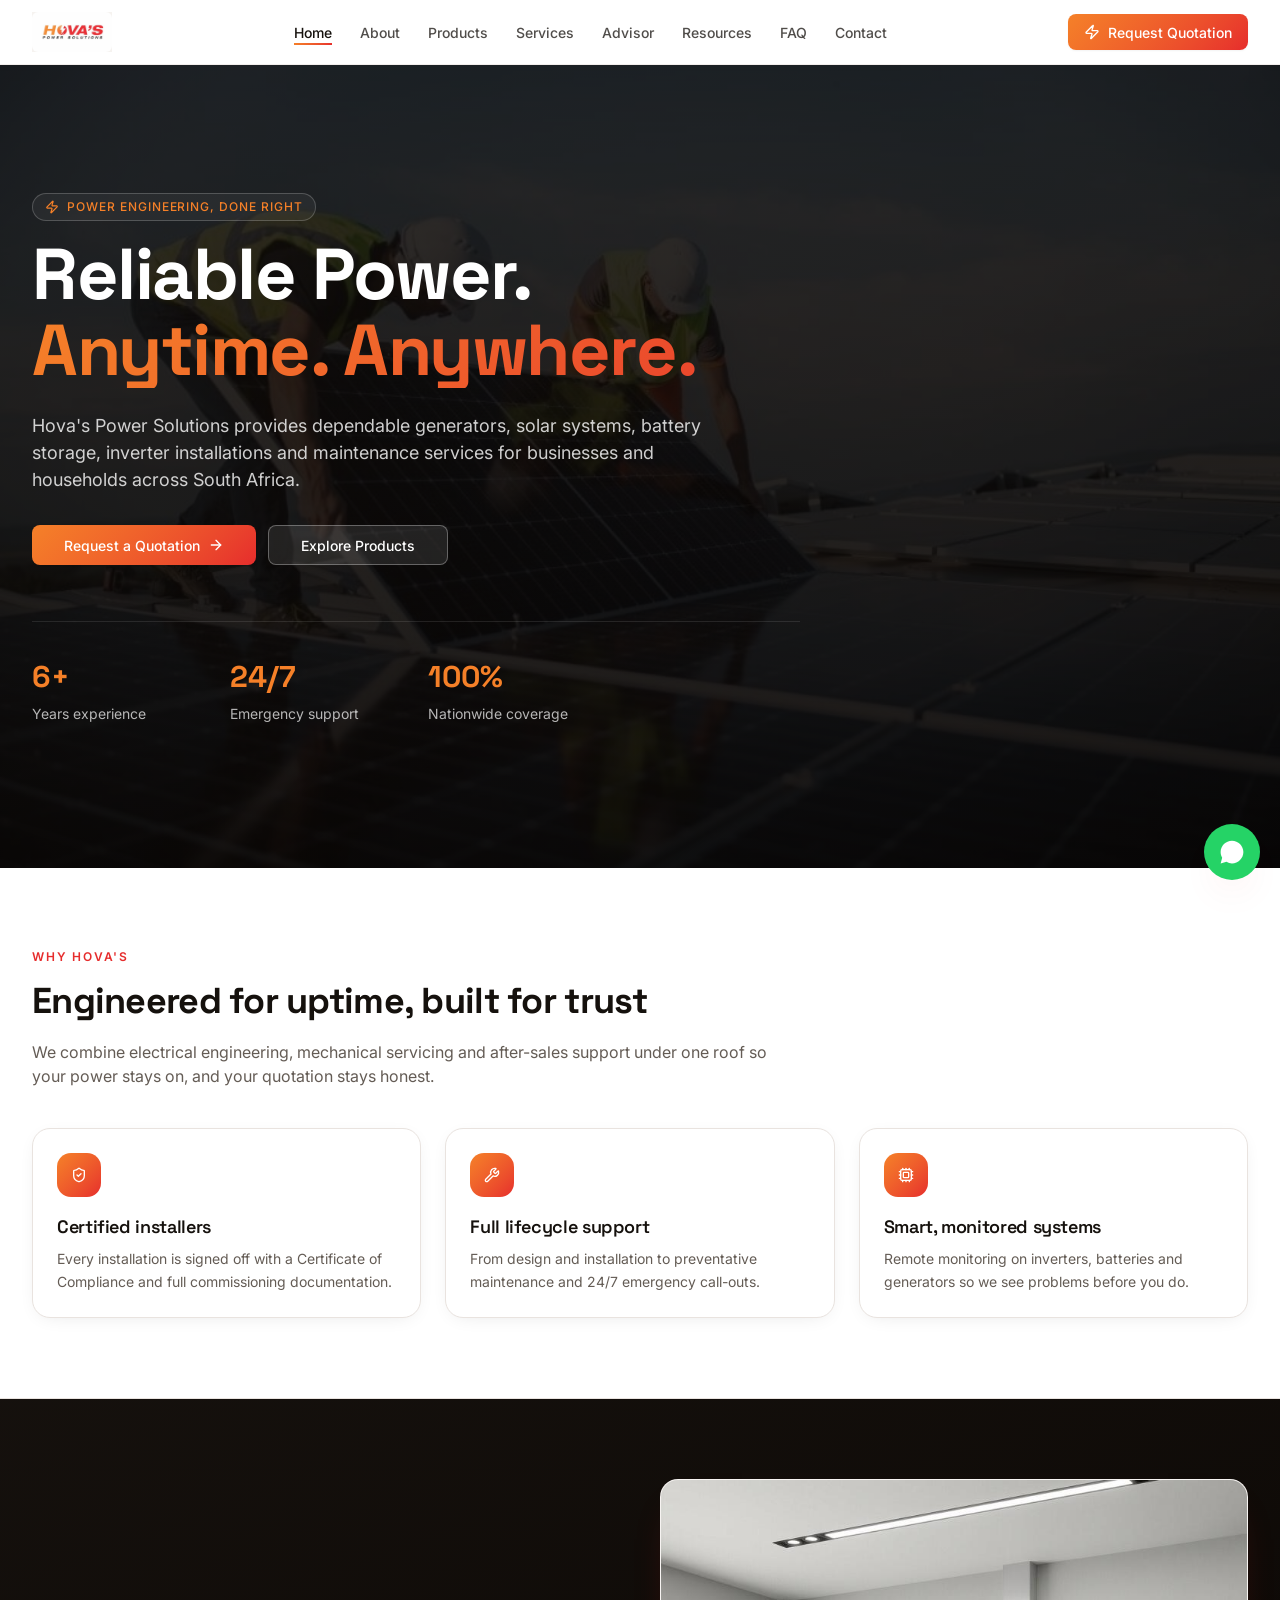
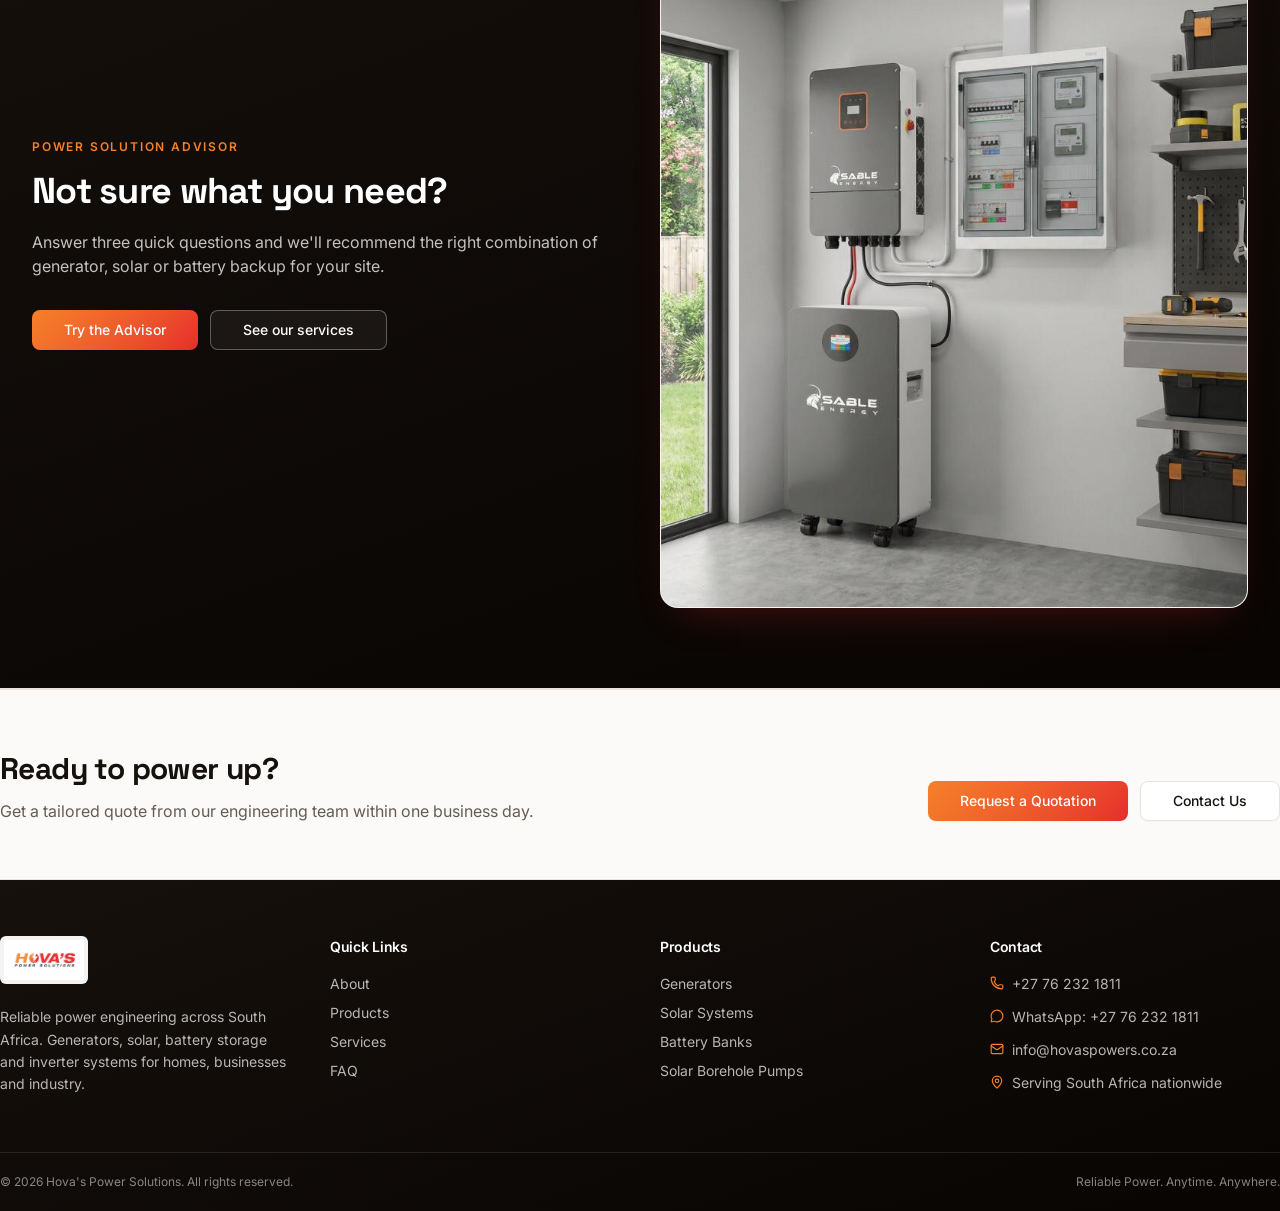
==== commit 6179f542: "services page and styling" ====
--- a/index.html
+++ b/index.html
@@ -21,169 +21,580 @@
     <link rel="stylesheet" href="/style.css" />
   </head>
   <body>
+    <header class="site-header">
+      <div class="header-inner">
+        <a href="index.html" class="logo-link">
+          <span class="img-slot img-slot--logo" data-slot-name="logo.jpg">
+            <img
+              src="assets/logo.jpg"
+              alt="Hova's Power Solutions logo"
+              class="logo-img"
+              onerror="this.classList.add('img-missing')"
+            />
+          </span>
+          <span class="sr-only">Hova's Power Solutions</span>
+        </a>
+        <nav class="primary-nav" aria-label="Primary">
+          <a href="index.html" class="nav-link active"><span>Home</span></a>
+          <a href="about.html" class="nav-link"><span>About</span></a>
+          <a href="products.html" class="nav-link"><span>Products</span></a>
+          <a href="services.html" class="nav-link"><span>Services</span></a>
+          <!-- <a href="industries.html" class="nav-link"><span>Industries</span></a>
+      <a href="projects.html" class="nav-link"><span>Projects</span></a> -->
+          <a href="advisor.html" class="nav-link"><span>Advisor</span></a>
+          <a href="resources.html" class="nav-link"><span>Resources</span></a>
+          <a href="faq.html" class="nav-link"><span>FAQ</span></a>
+          <a href="contact.html" class="nav-link"><span>Contact</span></a>
+        </nav>
+        <div class="header-cta">
+          <button
+            type="button"
+            class="btn btn-brand btn-default shadow-elegant"
+            data-open-quote=""
+          >
+            <svg
+              class="icon"
+              viewBox="0 0 24 24"
+              fill="none"
+              stroke="currentColor"
+              stroke-width="2"
+              stroke-linecap="round"
+              stroke-linejoin="round"
+              aria-hidden="true"
+            >
+              <path
+                d="M4 14a1 1 0 0 1-.78-1.63l9.9-10.2a.5.5 0 0 1 .86.46l-1.92 6.02A1 1 0 0 0 13 10h7a1 1 0 0 1 .78 1.63l-9.9 10.2a.5.5 0 0 1-.86-.46l1.92-6.02A1 1 0 0 0 11 14z"
+              />
+            </svg>
+            Request Quotation
+          </button>
+        </div>
+        <button
+          class="mobile-menu-btn"
+          id="mobileMenuBtn"
+          aria-label="Open menu"
+          aria-expanded="false"
+          type="button"
+        >
+          <svg
+            class="icon icon-lg"
+            viewBox="0 0 24 24"
+            fill="none"
+            stroke="currentColor"
+            stroke-width="2"
+            stroke-linecap="round"
+            stroke-linejoin="round"
+            aria-hidden="true"
+          >
+            <path d="M4 5h16" />
+            <path d="M4 12h16" />
+            <path d="M4 19h16" />
+          </svg>
+        </button>
+      </div>
+      <nav class="mobile-nav" id="mobileNav" aria-label="Mobile">
+        <a href="index.html" class="mobile-nav-link active">Home</a>
+        <a href="about.html" class="mobile-nav-link">About</a>
+        <a href="products.html" class="mobile-nav-link">Products</a>
+        <a href="services.html" class="mobile-nav-link">Services</a>
+        <!-- <a href="industries.html" class="mobile-nav-link">Industries</a>
+    <a href="projects.html" class="mobile-nav-link">Projects</a> -->
+        <a href="advisor.html" class="mobile-nav-link">Advisor</a>
+        <a href="resources.html" class="mobile-nav-link">Resources</a>
+        <a href="faq.html" class="mobile-nav-link">FAQ</a>
+        <a href="contact.html" class="mobile-nav-link">Contact</a>
+        <button
+          class="btn btn-brand btn-default mobile-nav-cta"
+          type="button"
+          data-open-quote=""
+        >
+          Request Quotation
+        </button>
+      </nav>
+    </header>
 
-    <header class="site-header">
-  <div class="header-inner">
-    <a href="index.html" class="logo-link">
-      <span class="img-slot img-slot--logo" data-slot-name="logo.jpg">
-        <img src="assets/logo.jpg" alt="Hova's Power Solutions logo" class="logo-img" onerror="this.classList.add('img-missing')">
-      </span>
-      <span class="sr-only">Hova's Power Solutions</span>
+    <section class="hero" id="home">
+      <div class="hero-bg img-slot" data-slot-name="solar-install.jpg">
+        <img
+          src="assets/image.jpg"
+          alt=""
+          class="hero-bg-img"
+          onerror="this.classList.add('img-missing')"
+        />
+        <div class="hero-bg-overlay"></div>
+      </div>
+      <div class="hero-inner reveal">
+        <p class="eyebrow-pill">
+          <svg
+            class="icon icon-sm"
+            viewBox="0 0 24 24"
+            fill="none"
+            stroke="currentColor"
+            stroke-width="2"
+            stroke-linecap="round"
+            stroke-linejoin="round"
+            aria-hidden="true"
+          >
+            <path
+              d="M4 14a1 1 0 0 1-.78-1.63l9.9-10.2a.5.5 0 0 1 .86.46l-1.92 6.02A1 1 0 0 0 13 10h7a1 1 0 0 1 .78 1.63l-9.9 10.2a.5.5 0 0 1-.86-.46l1.92-6.02A1 1 0 0 0 11 14z"
+            />
+          </svg>
+          Power engineering, done right
+        </p>
+        <h1 class="hero-title">
+          Reliable Power.
+          <span class="text-gradient-brand">Anytime. Anywhere.</span>
+        </h1>
+        <p class="hero-sub">
+          Hova's Power Solutions provides dependable generators, solar systems,
+          battery storage, inverter installations and maintenance services for
+          businesses and households across South Africa.
+        </p>
+        <div class="hero-actions">
+          <button
+            type="button"
+            class="btn btn-brand btn-lg shadow-elegant"
+            data-open-quote=""
+          >
+            Request a Quotation
+            <svg
+              class="icon"
+              viewBox="0 0 24 24"
+              fill="none"
+              stroke="currentColor"
+              stroke-width="2"
+              stroke-linecap="round"
+              stroke-linejoin="round"
+              aria-hidden="true"
+            >
+              <path d="M5 12h14" />
+              <path d="m12 5 7 7-7 7" />
+            </svg>
+          </button>
+          <a href="products.html" class="btn btn-outline-light btn-lg"
+            >Explore Products</a
+          >
+        </div>
+        <dl class="hero-stats">
+          <div class="stat">
+            <dt>6+</dt>
+            <dd>Years experience</dd>
+          </div>
+          <!-- <div class="stat"><dt>500+</dt><dd>Installations</dd></div> -->
+          <div class="stat">
+            <dt>24/7</dt>
+            <dd>Emergency support</dd>
+          </div>
+          <div class="stat">
+            <dt>100%</dt>
+            <dd>Nationwide coverage</dd>
+          </div>
+        </dl>
+      </div>
+    </section>
+    <section class="section">
+      <div class="container">
+        <div class="section-head reveal">
+          <p class="eyebrow">Why Hova's</p>
+          <h2>Engineered for uptime, built for trust</h2>
+          <p class="section-desc">
+            We combine electrical engineering, mechanical servicing and
+            after-sales support under one roof so your power stays on, and your
+            quotation stays honest.
+          </p>
+        </div>
+        <div class="grid grid-3">
+          <div class="feature-card reveal">
+            <div class="feature-icon">
+              <svg
+                class="icon"
+                viewBox="0 0 24 24"
+                fill="none"
+                stroke="currentColor"
+                stroke-width="2"
+                stroke-linecap="round"
+                stroke-linejoin="round"
+                aria-hidden="true"
+              >
+                <path
+                  d="M20 13c0 5-3.5 7.5-7.66 8.95a1 1 0 0 1-.67-.01C7.5 20.5 4 18 4 13V6a1 1 0 0 1 1-1c2 0 4.5-1.2 6.24-2.72a1.17 1.17 0 0 1 1.52 0C14.51 3.81 17 5 19 5a1 1 0 0 1 1 1z"
+                />
+                <path d="m9 12 2 2 4-4" />
+              </svg>
+            </div>
+            <h3>Certified installers</h3>
+            <p>
+              Every installation is signed off with a Certificate of Compliance
+              and full commissioning documentation.
+            </p>
+          </div>
+          <div class="feature-card reveal">
+            <div class="feature-icon">
+              <svg
+                class="icon"
+                viewBox="0 0 24 24"
+                fill="none"
+                stroke="currentColor"
+                stroke-width="2"
+                stroke-linecap="round"
+                stroke-linejoin="round"
+                aria-hidden="true"
+              >
+                <path
+                  d="M14.7 6.3a1 1 0 0 0 0 1.4l1.6 1.6a1 1 0 0 0 1.4 0l3.106-3.105c.32-.322.863-.22.983.218a6 6 0 0 1-8.259 7.057l-7.91 7.91a1 1 0 0 1-2.999-3l7.91-7.91a6 6 0 0 1 7.057-8.259c.438.12.54.662.219.984z"
+                />
+              </svg>
+            </div>
+            <h3>Full lifecycle support</h3>
+            <p>
+              From design and installation to preventative maintenance and 24/7
+              emergency call-outs.
+            </p>
+          </div>
+          <div class="feature-card reveal">
+            <div class="feature-icon">
+              <svg
+                class="icon"
+                viewBox="0 0 24 24"
+                fill="none"
+                stroke="currentColor"
+                stroke-width="2"
+                stroke-linecap="round"
+                stroke-linejoin="round"
+                aria-hidden="true"
+              >
+                <path d="M12 20v2" />
+                <path d="M12 2v2" />
+                <path d="M17 20v2" />
+                <path d="M17 2v2" />
+                <path d="M2 12h2" />
+                <path d="M2 17h2" />
+                <path d="M2 7h2" />
+                <path d="M20 12h2" />
+                <path d="M20 17h2" />
+                <path d="M20 7h2" />
+                <path d="M7 20v2" />
+                <path d="M7 2v2" />
+                <rect height="16" rx="2" width="16" x="4" y="4" />
+                <rect height="8" rx="1" width="8" x="8" y="8" />
+              </svg>
+            </div>
+            <h3>Smart, monitored systems</h3>
+            <p>
+              Remote monitoring on inverters, batteries and generators so we see
+              problems before you do.
+            </p>
+          </div>
+        </div>
+      </div>
+    </section>
+
+    <section class="advisor-section" id="advisor-teaser">
+      <div class="container advisor-grid">
+        <div class="reveal">
+          <p class="eyebrow eyebrow-on-dark">Power Solution Advisor</p>
+          <h2>Not sure what you need?</h2>
+          <p class="advisor-desc">
+            Answer three quick questions and we'll recommend the right
+            combination of generator, solar or battery backup for your site.
+          </p>
+          <div class="hero-actions mt-6">
+            <a href="advisor.html" class="btn btn-brand btn-lg shadow-elegant"
+              >Try the Advisor</a
+            >
+            <a href="services.html" class="btn btn-outline-light-2 btn-lg"
+              >See our services</a
+            >
+          </div>
+        </div>
+        <div
+          class="advisor-image img-slot reveal"
+          data-slot-name="solar-battery-install.jpg"
+        >
+          <img
+            src="assets/PHOTO-2026-07-02-18-13-57 (5).jpg"
+            alt="Hybrid solar and battery installation"
+            class="advisor-img"
+            onerror="this.classList.add('img-missing')"
+          />
+        </div>
+      </div>
+    </section>
+
+    <section class="cta-band">
+      <div class="container cta-band-inner reveal">
+        <div>
+          <h2>Ready to power up?</h2>
+          <p>
+            Get a tailored quote from our engineering team within one business
+            day.
+          </p>
+        </div>
+        <div class="hero-actions">
+          <button
+            type="button"
+            class="btn btn-brand btn-lg shadow-elegant"
+            data-open-quote=""
+          >
+            Request a Quotation
+          </button>
+          <a href="contact.html" class="btn btn-outline btn-lg">Contact Us</a>
+        </div>
+      </div>
+    </section>
+
+    <footer class="site-footer">
+      <div class="container footer-grid">
+        <div>
+          <span
+            class="img-slot img-slot--footer-logo footer-logo"
+            data-slot-name="logo.jpg"
+            ><img
+              src="assets/logo.jpg"
+              alt="Hova's Power Solutions"
+              class="footer-logo-img"
+              onerror="this.classList.add('img-missing')"
+          /></span>
+          <p class="footer-about">
+            Reliable power engineering across South Africa. Generators, solar,
+            battery storage and inverter systems for homes, businesses and
+            industry.
+          </p>
+        </div>
+        <div>
+          <h3>Quick Links</h3>
+          <ul class="footer-links">
+            <li><a href="about.html">About</a></li>
+            <li><a href="products.html">Products</a></li>
+            <li><a href="services.html">Services</a></li>
+            <!-- <li><a href="industries.html">Industries</a></li> -->
+            <!-- <li><a href="projects.html">Projects</a></li> -->
+            <li><a href="faq.html">FAQ</a></li>
+          </ul>
+        </div>
+        <div>
+          <h3>Products</h3>
+          <ul class="footer-links">
+            <li><a href="product-generators.html">Generators</a></li>
+            <li><a href="product-solar-systems.html">Solar Systems</a></li>
+            <li><a href="product-battery-banks.html">Battery Banks</a></li>
+            <li>
+              <a href="product-solar-borehole-pumps.html"
+                >Solar Borehole Pumps</a
+              >
+            </li>
+          </ul>
+        </div>
+        <div>
+          <h3>Contact</h3>
+          <ul class="footer-contact">
+            <li>
+              <svg
+                class="icon icon-sm"
+                viewBox="0 0 24 24"
+                fill="none"
+                stroke="currentColor"
+                stroke-width="2"
+                stroke-linecap="round"
+                stroke-linejoin="round"
+                aria-hidden="true"
+              >
+                <path
+                  d="M13.832 16.568a1 1 0 0 0 1.213-.303l.355-.465A2 2 0 0 1 17 15h3a2 2 0 0 1 2 2v3a2 2 0 0 1-2 2A18 18 0 0 1 2 4a2 2 0 0 1 2-2h3a2 2 0 0 1 2 2v3a2 2 0 0 1-.8 1.6l-.468.351a1 1 0 0 0-.292 1.233 14 14 0 0 0 6.392 6.384"
+                />
+              </svg>
+              +27 76 232 1811
+            </li>
+            <li>
+              <svg
+                class="icon icon-sm"
+                viewBox="0 0 24 24"
+                fill="none"
+                stroke="currentColor"
+                stroke-width="2"
+                stroke-linecap="round"
+                stroke-linejoin="round"
+                aria-hidden="true"
+              >
+                <path
+                  d="M2.992 16.342a2 2 0 0 1 .094 1.167l-1.065 3.29a1 1 0 0 0 1.236 1.168l3.413-.998a2 2 0 0 1 1.099.092 10 10 0 1 0-4.777-4.719"
+                />
+              </svg>
+              WhatsApp: +27 76 232 1811
+            </li>
+            <li>
+              <svg
+                class="icon icon-sm"
+                viewBox="0 0 24 24"
+                fill="none"
+                stroke="currentColor"
+                stroke-width="2"
+                stroke-linecap="round"
+                stroke-linejoin="round"
+                aria-hidden="true"
+              >
+                <path d="m22 7-8.991 5.727a2 2 0 0 1-2.009 0L2 7" />
+                <rect height="16" rx="2" width="20" x="2" y="4" />
+              </svg>
+              info@hovaspowers.co.za
+            </li>
+            <li>
+              <svg
+                class="icon icon-sm"
+                viewBox="0 0 24 24"
+                fill="none"
+                stroke="currentColor"
+                stroke-width="2"
+                stroke-linecap="round"
+                stroke-linejoin="round"
+                aria-hidden="true"
+              >
+                <path
+                  d="M20 10c0 4.993-5.539 10.193-7.399 11.799a1 1 0 0 1-1.202 0C9.539 20.193 4 14.993 4 10a8 8 0 0 1 16 0"
+                />
+                <circle cx="12" cy="10" r="3" />
+              </svg>
+              Serving South Africa nationwide
+            </li>
+          </ul>
+        </div>
+      </div>
+      <div class="footer-bottom">
+        <div class="container footer-bottom-inner">
+          <p>&copy; 2026 Hova's Power Solutions. All rights reserved.</p>
+          <p>Reliable Power. Anytime. Anywhere.</p>
+        </div>
+      </div>
+    </footer>
+
+    <a
+      href="https://wa.me/27762321811?text=Hi%20Hova%27s%20Power%20Solutions%2C%20I%27d%20like%20a%20quotation%20for%20a%20generator."
+      target="_blank"
+      rel="noopener noreferrer"
+      class="whatsapp-fab"
+      aria-label="Chat on WhatsApp"
+    >
+      <svg viewBox="0 0 32 32" class="whatsapp-icon" aria-hidden="true">
+        <path
+          d="M19.11 17.28c-.28-.14-1.66-.82-1.92-.92-.26-.1-.44-.14-.63.14-.19.28-.72.92-.88 1.11-.16.19-.32.21-.6.07-.28-.14-1.18-.44-2.24-1.39-.83-.74-1.39-1.66-1.55-1.94-.16-.28-.02-.43.12-.57.13-.13.28-.34.42-.51.14-.17.19-.29.28-.48.09-.19.05-.36-.02-.5-.07-.14-.63-1.53-.87-2.09-.23-.55-.47-.48-.63-.48h-.54c-.19 0-.5.07-.76.36-.26.28-1 1-.99 2.42 0 1.42 1.02 2.79 1.16 2.98.14.19 2 3.05 4.85 4.28.68.29 1.21.47 1.63.6.68.22 1.31.19 1.8.12.55-.08 1.66-.68 1.9-1.34.24-.66.24-1.22.17-1.34-.07-.13-.26-.19-.54-.33zM16 3C8.83 3 3 8.83 3 16c0 2.29.61 4.53 1.77 6.5L3 29l6.66-1.74A12.94 12.94 0 0 0 16 29c7.17 0 13-5.83 13-13S23.17 3 16 3z"
+        />
+      </svg>
     </a>
-    <nav class="primary-nav" aria-label="Primary">
-      <a href="index.html" class="nav-link active"><span>Home</span></a>
-      <a href="about.html" class="nav-link"><span>About</span></a>
-      <a href="products.html" class="nav-link"><span>Products</span></a>
-      <a href="services.html" class="nav-link"><span>Services</span></a>
-      <!-- <a href="industries.html" class="nav-link"><span>Industries</span></a>
-      <a href="projects.html" class="nav-link"><span>Projects</span></a> -->
-      <a href="advisor.html" class="nav-link"><span>Advisor</span></a>
-      <a href="resources.html" class="nav-link"><span>Resources</span></a>
-      <a href="faq.html" class="nav-link"><span>FAQ</span></a>
-      <a href="contact.html" class="nav-link"><span>Contact</span></a>
-    </nav>
-    <div class="header-cta">
-      <button type="button" class="btn btn-brand btn-default shadow-elegant" data-open-quote="">
-        <svg class="icon" viewBox="0 0 24 24" fill="none" stroke="currentColor" stroke-width="2" stroke-linecap="round" stroke-linejoin="round" aria-hidden="true"><path d="M4 14a1 1 0 0 1-.78-1.63l9.9-10.2a.5.5 0 0 1 .86.46l-1.92 6.02A1 1 0 0 0 13 10h7a1 1 0 0 1 .78 1.63l-9.9 10.2a.5.5 0 0 1-.86-.46l1.92-6.02A1 1 0 0 0 11 14z"/></svg> Request Quotation
-      </button>
+    <div class="dialog-overlay" id="quoteOverlay">
+      <div
+        class="dialog-content"
+        role="dialog"
+        aria-modal="true"
+        aria-labelledby="quoteTitle"
+      >
+        <button
+          type="button"
+          class="dialog-close"
+          data-close-quote
+          aria-label="Close"
+        >
+          <svg
+            class="icon"
+            viewBox="0 0 24 24"
+            fill="none"
+            stroke="currentColor"
+            stroke-width="2"
+            stroke-linecap="round"
+            stroke-linejoin="round"
+            aria-hidden="true"
+          >
+            <path d="M18 6 6 18" />
+            <path d="m6 6 12 12" />
+          </svg>
+        </button>
+        <div class="dialog-header">
+          <h2 id="quoteTitle">Request a Quotation</h2>
+          <p>
+            Tell us what you need. A Hova's Power Solutions engineer will get
+            back to you within one business day.
+          </p>
+        </div>
+        <form id="quoteForm" class="form-grid">
+          <div class="form-field">
+            <label for="fullName">Full Name *</label>
+            <input id="fullName" name="fullName" type="text" required />
+          </div>
+          <div class="form-field">
+            <label for="company">Company (optional)</label>
+            <input id="company" name="company" type="text" />
+          </div>
+          <div class="form-field">
+            <label for="email">Email *</label>
+            <input id="email" name="email" type="email" required />
+          </div>
+          <div class="form-field">
+            <label for="phone">Phone *</label>
+            <input id="phone" name="phone" type="tel" required />
+          </div>
+          <div class="form-field">
+            <label for="quoteProduct">Product / Service *</label>
+            <select id="quoteProduct" name="product" required>
+              <option value="">Select</option>
+              <option value="Generators">Generators</option>
+              <option value="Solar System Units">Solar System Units</option>
+              <option value="Battery Banks">Battery Banks</option>
+              <option value="Solar Borehole Pump Sets">
+                Solar Borehole Pump Sets
+              </option>
+              <option value="Inverters">Inverters</option>
+              <option value="Maintenance / Service">
+                Maintenance / Service
+              </option>
+              <option value="Not sure — please advise">
+                Not sure — please advise
+              </option>
+            </select>
+          </div>
+          <div class="form-field">
+            <label for="quantity">Quantity</label>
+            <input id="quantity" name="quantity" type="text" />
+          </div>
+          <div class="form-field col-span-2">
+            <label for="address">Installation Address</label>
+            <input id="address" name="address" type="text" />
+          </div>
+          <div class="form-field col-span-2">
+            <label for="notes">Additional Requirements</label>
+            <textarea
+              id="notes"
+              name="notes"
+              rows="4"
+              placeholder="Site details, load requirements, timeline…"
+            ></textarea>
+          </div>
+          <div class="form-field">
+            <label for="contactMethod">Preferred Contact</label>
+            <select id="contactMethod" name="contactMethod">
+              <option value="Email">Email</option>
+              <option value="Phone">Phone</option>
+              <option value="WhatsApp">WhatsApp</option>
+            </select>
+          </div>
+          <div class="form-actions">
+            <button
+              type="button"
+              class="btn btn-ghost btn-default"
+              data-close-quote
+            >
+              Cancel
+            </button>
+            <button
+              type="submit"
+              class="btn btn-brand btn-default"
+              id="quoteSubmitBtn"
+            >
+              Submit Request
+            </button>
+          </div>
+        </form>
+      </div>
     </div>
-    <button class="mobile-menu-btn" id="mobileMenuBtn" aria-label="Open menu" aria-expanded="false" type="button">
-      <svg class="icon icon-lg" viewBox="0 0 24 24" fill="none" stroke="currentColor" stroke-width="2" stroke-linecap="round" stroke-linejoin="round" aria-hidden="true"><path d="M4 5h16"/><path d="M4 12h16"/><path d="M4 19h16"/></svg>
-    </button>
-  </div>
-  <nav class="mobile-nav" id="mobileNav" aria-label="Mobile">
-    <a href="index.html" class="mobile-nav-link active">Home</a>
-    <a href="about.html" class="mobile-nav-link">About</a>
-    <a href="products.html" class="mobile-nav-link">Products</a>
-    <a href="services.html" class="mobile-nav-link">Services</a>
-    <!-- <a href="industries.html" class="mobile-nav-link">Industries</a>
-    <a href="projects.html" class="mobile-nav-link">Projects</a> -->
-    <a href="advisor.html" class="mobile-nav-link">Advisor</a>
-    <a href="resources.html" class="mobile-nav-link">Resources</a>
-    <a href="faq.html" class="mobile-nav-link">FAQ</a>
-    <a href="contact.html" class="mobile-nav-link">Contact</a>
-    <button class="btn btn-brand btn-default mobile-nav-cta" type="button" data-open-quote="">Request Quotation</button>
-  </nav>
-</header>
-
-  <section class="hero" id="home">
-  <div class="hero-bg img-slot" data-slot-name="solar-install.jpg"><img src="assets/image.jpg" alt="" class="hero-bg-img" onerror="this.classList.add('img-missing')"><div class="hero-bg-overlay"></div></div>
-  <div class="hero-inner reveal">
-    <p class="eyebrow-pill"><svg class="icon icon-sm" viewBox="0 0 24 24" fill="none" stroke="currentColor" stroke-width="2" stroke-linecap="round" stroke-linejoin="round" aria-hidden="true"><path d="M4 14a1 1 0 0 1-.78-1.63l9.9-10.2a.5.5 0 0 1 .86.46l-1.92 6.02A1 1 0 0 0 13 10h7a1 1 0 0 1 .78 1.63l-9.9 10.2a.5.5 0 0 1-.86-.46l1.92-6.02A1 1 0 0 0 11 14z"/></svg> Power engineering, done right</p>
-    <h1 class="hero-title">Reliable Power. <span class="text-gradient-brand">Anytime. Anywhere.</span></h1>
-    <p class="hero-sub">Hova's Power Solutions provides dependable generators, solar systems, battery storage, inverter installations and maintenance services for businesses and households across South Africa.</p>
-    <div class="hero-actions">
-      <button type="button" class="btn btn-brand btn-lg shadow-elegant" data-open-quote="">Request a Quotation <svg class="icon" viewBox="0 0 24 24" fill="none" stroke="currentColor" stroke-width="2" stroke-linecap="round" stroke-linejoin="round" aria-hidden="true"><path d="M5 12h14"/><path d="m12 5 7 7-7 7"/></svg></button>
-      <a href="products.html" class="btn btn-outline-light btn-lg">Explore Products</a>
-    </div>
-    <dl class="hero-stats">
-      <div class="stat"><dt>6+</dt><dd>Years experience</dd></div>
-      <!-- <div class="stat"><dt>500+</dt><dd>Installations</dd></div> -->
-      <div class="stat"><dt>24/7</dt><dd>Emergency support</dd></div>
-      <div class="stat"><dt>100%</dt><dd>Nationwide coverage</dd></div>
-    </dl>
-  </div>
-</section>
-<section class="section">
-  <div class="container">
-    <div class="section-head reveal">
-      <p class="eyebrow">Why Hova's</p>
-      <h2>Engineered for uptime, built for trust</h2>
-      <p class="section-desc">We combine electrical engineering, mechanical servicing and after-sales support under one roof so your power stays on, and your quotation stays honest.</p>
-    </div>
-    <div class="grid grid-3">
-      <div class="feature-card reveal">
-  <div class="feature-icon"><svg class="icon" viewBox="0 0 24 24" fill="none" stroke="currentColor" stroke-width="2" stroke-linecap="round" stroke-linejoin="round" aria-hidden="true"><path d="M20 13c0 5-3.5 7.5-7.66 8.95a1 1 0 0 1-.67-.01C7.5 20.5 4 18 4 13V6a1 1 0 0 1 1-1c2 0 4.5-1.2 6.24-2.72a1.17 1.17 0 0 1 1.52 0C14.51 3.81 17 5 19 5a1 1 0 0 1 1 1z"/><path d="m9 12 2 2 4-4"/></svg></div>
-  <h3>Certified installers</h3>
-  <p>Every installation is signed off with a Certificate of Compliance and full commissioning documentation.</p>
-</div>
-      <div class="feature-card reveal">
-  <div class="feature-icon"><svg class="icon" viewBox="0 0 24 24" fill="none" stroke="currentColor" stroke-width="2" stroke-linecap="round" stroke-linejoin="round" aria-hidden="true"><path d="M14.7 6.3a1 1 0 0 0 0 1.4l1.6 1.6a1 1 0 0 0 1.4 0l3.106-3.105c.32-.322.863-.22.983.218a6 6 0 0 1-8.259 7.057l-7.91 7.91a1 1 0 0 1-2.999-3l7.91-7.91a6 6 0 0 1 7.057-8.259c.438.12.54.662.219.984z"/></svg></div>
-  <h3>Full lifecycle support</h3>
-  <p>From design and installation to preventative maintenance and 24/7 emergency call-outs.</p>
-</div>
-      <div class="feature-card reveal">
-  <div class="feature-icon"><svg class="icon" viewBox="0 0 24 24" fill="none" stroke="currentColor" stroke-width="2" stroke-linecap="round" stroke-linejoin="round" aria-hidden="true"><path d="M12 20v2"/><path d="M12 2v2"/><path d="M17 20v2"/><path d="M17 2v2"/><path d="M2 12h2"/><path d="M2 17h2"/><path d="M2 7h2"/><path d="M20 12h2"/><path d="M20 17h2"/><path d="M20 7h2"/><path d="M7 20v2"/><path d="M7 2v2"/><rect height="16" rx="2" width="16" x="4" y="4"/><rect height="8" rx="1" width="8" x="8" y="8"/></svg></div>
-  <h3>Smart, monitored systems</h3>
-  <p>Remote monitoring on inverters, batteries and generators so we see problems before you do.</p>
-</div>
-    </div>
-  </div>
-</section>
-
-<section class="advisor-section" id="advisor-teaser">
-  <div class="container advisor-grid">
-    <div class="reveal">
-      <p class="eyebrow eyebrow-on-dark">Power Solution Advisor</p>
-      <h2>Not sure what you need?</h2>
-      <p class="advisor-desc">Answer three quick questions and we'll recommend the right combination of generator, solar or battery backup for your site.</p>
-      <div class="hero-actions mt-6">
-        <a href="advisor.html" class="btn btn-brand btn-lg shadow-elegant">Try the Advisor</a>
-        <a href="services.html" class="btn btn-outline-light-2 btn-lg">See our services</a>
-      </div>
-    </div>
-    <div class="advisor-image img-slot reveal" data-slot-name="solar-battery-install.jpg">
-      <img src="assets/PHOTO-2026-07-02-18-13-57 (5).jpg" alt="Hybrid solar and battery installation" class="advisor-img" onerror="this.classList.add('img-missing')">
-    </div>
-  </div>
-</section>
-
- <section class="cta-band">
-  <div class="container cta-band-inner reveal">
-    <div>
-      <h2>Ready to power up?</h2>
-      <p>Get a tailored quote from our engineering team within one business day.</p>
-    </div>
-    <div class="hero-actions">
-      <button type="button" class="btn btn-brand btn-lg shadow-elegant" data-open-quote="">Request a Quotation</button>
-      <a href="contact.html" class="btn btn-outline btn-lg">Contact Us</a>
-    </div>
-  </div>
-</section>
-
-  <footer class="site-footer">
-  <div class="container footer-grid">
-    <div>
-      <span class="img-slot img-slot--footer-logo footer-logo" data-slot-name="logo.jpg"><img src="assets/logo.jpg" alt="Hova's Power Solutions" class="footer-logo-img" onerror="this.classList.add('img-missing')"></span>
-      <p class="footer-about">Reliable power engineering across South Africa. Generators, solar, battery storage and inverter systems for homes, businesses and industry.</p>
-    </div>
-    <div>
-      <h3>Quick Links</h3>
-      <ul class="footer-links">
-        <li><a href="about.html">About</a></li>
-        <li><a href="products.html">Products</a></li>
-        <li><a href="services.html">Services</a></li>
-        <!-- <li><a href="industries.html">Industries</a></li> -->
-        <!-- <li><a href="projects.html">Projects</a></li> -->
-        <li><a href="faq.html">FAQ</a></li>
-      </ul>
-    </div>
-    <div>
-      <h3>Products</h3>
-      <ul class="footer-links">
-        <li><a href="product-generators.html">Generators</a></li>
-        <li><a href="product-solar-systems.html">Solar Systems</a></li>
-        <li><a href="product-battery-banks.html">Battery Banks</a></li>
-        <li><a href="product-solar-borehole-pumps.html">Solar Borehole Pumps</a></li>
-      </ul>
-    </div>
-    <div>
-      <h3>Contact</h3>
-      <ul class="footer-contact">
-        <li><svg class="icon icon-sm" viewBox="0 0 24 24" fill="none" stroke="currentColor" stroke-width="2" stroke-linecap="round" stroke-linejoin="round" aria-hidden="true"><path d="M13.832 16.568a1 1 0 0 0 1.213-.303l.355-.465A2 2 0 0 1 17 15h3a2 2 0 0 1 2 2v3a2 2 0 0 1-2 2A18 18 0 0 1 2 4a2 2 0 0 1 2-2h3a2 2 0 0 1 2 2v3a2 2 0 0 1-.8 1.6l-.468.351a1 1 0 0 0-.292 1.233 14 14 0 0 0 6.392 6.384"/></svg> +27 00 000 0000</li>
-        <li><svg class="icon icon-sm" viewBox="0 0 24 24" fill="none" stroke="currentColor" stroke-width="2" stroke-linecap="round" stroke-linejoin="round" aria-hidden="true"><path d="M2.992 16.342a2 2 0 0 1 .094 1.167l-1.065 3.29a1 1 0 0 0 1.236 1.168l3.413-.998a2 2 0 0 1 1.099.092 10 10 0 1 0-4.777-4.719"/></svg> WhatsApp: +27 00 000 0000</li>
-        <li><svg class="icon icon-sm" viewBox="0 0 24 24" fill="none" stroke="currentColor" stroke-width="2" stroke-linecap="round" stroke-linejoin="round" aria-hidden="true"><path d="m22 7-8.991 5.727a2 2 0 0 1-2.009 0L2 7"/><rect height="16" rx="2" width="20" x="2" y="4"/></svg> info@hovaspower.co.za</li>
-        <li><svg class="icon icon-sm" viewBox="0 0 24 24" fill="none" stroke="currentColor" stroke-width="2" stroke-linecap="round" stroke-linejoin="round" aria-hidden="true"><path d="M20 10c0 4.993-5.539 10.193-7.399 11.799a1 1 0 0 1-1.202 0C9.539 20.193 4 14.993 4 10a8 8 0 0 1 16 0"/><circle cx="12" cy="10" r="3"/></svg> Serving South Africa nationwide</li>
-      </ul>
-    </div>
-  </div>
-  <div class="footer-bottom">
-    <div class="container footer-bottom-inner">
-      <p>&copy; 2026 Hova's Power Solutions. All rights reserved.</p>
-      <p>Reliable Power. Anytime. Anywhere.</p>
-    </div>
-  </div>
-</footer>
+    <div class="toast-viewport" id="toastViewport"></div>
     <script src="/j.js"></script>
   </body>
 </html>
--- a/style.css
+++ b/style.css
@@ -4,7 +4,7 @@
    (src/styles.css) — oklch colors, Inter + Space Grotesk,
    gradient-brand / gradient-dark, shadow-elegant / shadow-soft.
    ========================================================= */
-
+ 
 :root {
   --radius: 0.625rem;
   --radius-sm: 0.375rem;
@@ -13,12 +13,12 @@
   --radius-xl: 0.875rem;
   --radius-2xl: 1.125rem;
   --radius-3xl: 1.375rem;
-
+ 
   --brand-orange: oklch(0.72 0.17 52);
   --brand-red: oklch(0.6 0.22 27);
   --brand-charcoal: oklch(0.18 0.01 60);
   --brand-charcoal-2: oklch(0.24 0.012 60);
-
+ 
   --background: oklch(1 0 0);
   --foreground: oklch(0.18 0.01 60);
   --card: oklch(1 0 0);
@@ -36,389 +36,148 @@
   --border: oklch(0.92 0.008 60);
   --input: oklch(0.92 0.008 60);
   --ring: oklch(0.72 0.17 52);
-
-  --gradient-brand: linear-gradient(
-    135deg,
-    var(--brand-orange) 0%,
-    var(--brand-red) 100%
-  );
-  --gradient-dark: linear-gradient(
-    160deg,
-    var(--brand-charcoal) 0%,
-    oklch(0.12 0.01 60) 100%
-  );
-  --shadow-elegant: 0 20px 40px -20px
-    color-mix(in oklab, var(--brand-red) 30%, transparent);
+ 
+  --gradient-brand: linear-gradient(135deg, var(--brand-orange) 0%, var(--brand-red) 100%);
+  --gradient-dark: linear-gradient(160deg, var(--brand-charcoal) 0%, oklch(0.12 0.01 60) 100%);
+  --shadow-elegant: 0 20px 40px -20px color-mix(in oklab, var(--brand-red) 30%, transparent);
   --shadow-soft: 0 4px 20px -8px oklch(0.18 0.01 60 / 0.12);
-
+ 
   --max-width: 1280px;
 }
-
-* {
-  box-sizing: border-box;
-}
-html {
-  scroll-behavior: smooth;
-  scroll-padding-top: 76px;
-}
-
+ 
+* { box-sizing: border-box; }
+html { scroll-behavior: smooth; scroll-padding-top: 76px; }
+ 
 body {
   margin: 0;
-  font-family:
-    "Inter",
-    system-ui,
-    -apple-system,
-    sans-serif;
+  font-family: "Inter", system-ui, -apple-system, sans-serif;
   background: var(--background);
   color: var(--foreground);
   line-height: 1.5;
   -webkit-font-smoothing: antialiased;
 }
-
-h1,
-h2,
-h3,
-h4 {
+ 
+h1, h2, h3, h4 {
   font-family: "Space Grotesk", "Inter", sans-serif;
   letter-spacing: -0.02em;
   margin: 0;
   font-weight: 700;
 }
-
-img {
-  max-width: 100%;
-  display: block;
-}
-a {
-  color: inherit;
-  text-decoration: none;
-}
-ul {
-  list-style: none;
-  margin: 0;
-  padding: 0;
-}
-p {
-  margin: 0;
-}
-button {
-  font-family: inherit;
-  border: none;
-  background: none;
-}
-iframe {
-  border: 0;
-}
-
+ 
+img { max-width: 100%; display: block; }
+a { color: inherit; text-decoration: none; }
+ul { list-style: none; margin: 0; padding: 0; }
+p { margin: 0; }
+button { font-family: inherit; border: none; background: none; }
+iframe { border: 0; }
+ 
 .sr-only {
-  position: absolute;
-  width: 1px;
-  height: 1px;
-  padding: 0;
-  margin: -1px;
-  overflow: hidden;
-  clip: rect(0, 0, 0, 0);
-  white-space: nowrap;
-  border: 0;
-}
-
-.container {
-  max-width: var(--max-width);
-  margin: 0 auto;
-  padding: 0 1rem;
-}
-@media (min-width: 640px) {
-  .container {
-    padding: 0 1.5rem;
-  }
-}
-@media (min-width: 1024px) {
-  .container {
-    padding: 0 2rem;
-  }
-}
-
-.icon {
-  width: 1rem;
-  height: 1rem;
-  flex-shrink: 0;
-}
-.icon-sm {
-  width: 0.875rem;
-  height: 0.875rem;
-}
-.icon-md {
-  width: 1.5rem;
-  height: 1.5rem;
-}
-.icon-lg {
-  width: 1.5rem;
-  height: 1.5rem;
-}
-.icon-xl {
-  width: 2rem;
-  height: 2rem;
-}
-
+  position: absolute; width: 1px; height: 1px; padding: 0; margin: -1px;
+  overflow: hidden; clip: rect(0,0,0,0); white-space: nowrap; border: 0;
+}
+ 
+.container { max-width: var(--max-width); margin: 0 auto; padding: 0 1rem; }
+@media (min-width: 640px) { .container { padding: 0 1.5rem; } }
+@media (min-width: 1024px) { .container { padding: 0 2rem; } }
+ 
+.icon { width: 1rem; height: 1rem; flex-shrink: 0; }
+.icon-sm { width: 0.875rem; height: 0.875rem; }
+.icon-md { width: 1.5rem; height: 1.5rem; }
+.icon-lg { width: 1.5rem; height: 1.5rem; }
+.icon-xl { width: 2rem; height: 2rem; }
+ 
 .text-gradient-brand {
   background-image: var(--gradient-brand);
   -webkit-background-clip: text;
   background-clip: text;
   color: transparent;
 }
-.bg-gradient-brand {
-  background-image: var(--gradient-brand);
-}
-.bg-gradient-dark {
-  background-image: var(--gradient-dark);
-}
-.shadow-elegant {
-  box-shadow: var(--shadow-elegant);
-}
-.shadow-soft {
-  box-shadow: var(--shadow-soft);
-}
-
-.text-center {
-  text-align: center;
-}
-.mt-6 {
-  margin-top: 1.5rem;
-}
-.mt-8 {
-  margin-top: 2rem;
-}
-
+.bg-gradient-brand { background-image: var(--gradient-brand); }
+.bg-gradient-dark { background-image: var(--gradient-dark); }
+.shadow-elegant { box-shadow: var(--shadow-elegant); }
+.shadow-soft { box-shadow: var(--shadow-soft); }
+ 
+.text-center { text-align: center; }
+.mt-6 { margin-top: 1.5rem; }
+.mt-8 { margin-top: 2rem; }
+ 
 /* =========================================================
    Buttons
    ========================================================= */
 .btn {
-  display: inline-flex;
-  align-items: center;
-  justify-content: center;
-  gap: 0.5rem;
-  white-space: nowrap;
-  font-size: 0.875rem;
-  font-weight: 500;
-  cursor: pointer;
+  display: inline-flex; align-items: center; justify-content: center; gap: 0.5rem;
+  white-space: nowrap; font-size: 0.875rem; font-weight: 500; cursor: pointer;
   border-radius: var(--radius-md);
-  transition:
-    background-color 0.2s ease,
-    color 0.2s ease,
-    opacity 0.2s ease,
-    border-color 0.2s ease,
-    transform 0.15s ease;
-}
-.btn:active {
-  transform: scale(0.98);
-}
-.btn:disabled {
-  opacity: 0.5;
-  pointer-events: none;
-}
-.btn-sm {
-  height: 2rem;
-  padding: 0 0.75rem;
-  font-size: 0.8rem;
-}
-.btn-default {
-  height: 2.25rem;
-  padding: 0 1rem;
-}
-.btn-lg {
-  height: 2.5rem;
-  padding: 0 2rem;
-}
-
-.btn-brand {
-  background-image: var(--gradient-brand);
-  color: #fff;
-  box-shadow: 0 1px 2px rgba(0, 0, 0, 0.05);
-}
-.btn-brand:hover {
-  opacity: 0.95;
-}
-.btn-brand.shadow-elegant:hover {
-  opacity: 0.95;
-}
-
-.btn-outline {
-  border: 1px solid var(--border);
-  background: var(--background);
-  box-shadow: 0 1px 2px rgba(0, 0, 0, 0.03);
-}
-.btn-outline:hover {
-  background: var(--muted);
-}
-
-.btn-outline-light {
-  border: 1px solid rgba(255, 255, 255, 0.3);
-  background: rgba(255, 255, 255, 0.1);
-  color: #fff;
-}
-.btn-outline-light:hover {
-  background: rgba(255, 255, 255, 0.2);
-}
-
-.btn-outline-light-2 {
-  border: 1px solid rgba(255, 255, 255, 0.3);
-  background: rgba(255, 255, 255, 0.05);
-  color: #fff;
-}
-.btn-outline-light-2:hover {
-  background: rgba(255, 255, 255, 0.15);
-}
-
-.btn-ghost {
-  color: var(--foreground);
-}
-.btn-ghost:hover {
-  background: var(--muted);
-}
-
-.btn-block {
-  width: 100%;
-}
-
+  transition: background-color .2s ease, color .2s ease, opacity .2s ease, border-color .2s ease, transform .15s ease;
+}
+.btn:active { transform: scale(0.98); }
+.btn:disabled { opacity: 0.5; pointer-events: none; }
+.btn-sm { height: 2rem; padding: 0 0.75rem; font-size: 0.8rem; }
+.btn-default { height: 2.25rem; padding: 0 1rem; }
+.btn-lg { height: 2.5rem; padding: 0 2rem; }
+ 
+.btn-brand { background-image: var(--gradient-brand); color: #fff; box-shadow: 0 1px 2px rgba(0,0,0,.05); }
+.btn-brand:hover { opacity: 0.95; }
+.btn-brand.shadow-elegant:hover { opacity: 0.95; }
+ 
+.btn-outline { border: 1px solid var(--border); background: var(--background); box-shadow: 0 1px 2px rgba(0,0,0,.03); }
+.btn-outline:hover { background: var(--muted); }
+ 
+.btn-outline-light { border: 1px solid rgba(255,255,255,.3); background: rgba(255,255,255,.1); color: #fff; }
+.btn-outline-light:hover { background: rgba(255,255,255,.2); }
+ 
+.btn-outline-light-2 { border: 1px solid rgba(255,255,255,.3); background: rgba(255,255,255,.05); color: #fff; }
+.btn-outline-light-2:hover { background: rgba(255,255,255,.15); }
+ 
+.btn-ghost { color: var(--foreground); }
+.btn-ghost:hover { background: var(--muted); }
+ 
+.btn-block { width: 100%; }
+ 
 /* =========================================================
    Header
    ========================================================= */
 .site-header {
-  position: sticky;
-  top: 0;
-  z-index: 40;
+  position: sticky; top: 0; z-index: 40;
   border-bottom: 1px solid color-mix(in oklab, var(--border) 60%, transparent);
   background: color-mix(in oklab, var(--background) 85%, transparent);
-  backdrop-filter: blur(10px);
-  -webkit-backdrop-filter: blur(10px);
-}
-
+  backdrop-filter: blur(10px); -webkit-backdrop-filter: blur(10px);
+}
+ 
 .header-inner {
-  max-width: var(--max-width);
-  margin: 0 auto;
-  display: flex;
-  align-items: center;
-  justify-content: space-between;
-  gap: 1rem;
+  max-width: var(--max-width); margin: 0 auto;
+  display: flex; align-items: center; justify-content: space-between; gap: 1rem;
   padding: 0.75rem 1rem;
 }
-@media (min-width: 640px) {
-  .header-inner {
-    padding: 0.75rem 1.5rem;
-  }
-}
-@media (min-width: 1024px) {
-  .header-inner {
-    padding: 0.75rem 2rem;
-  }
-}
-
-.logo-link {
-  display: flex;
-  align-items: center;
-  gap: 0.5rem;
-  min-width: 0;
-  flex-shrink: 0;
-}
-.img-slot--logo {
-  height: 2.5rem;
-  width: auto;
-  display: inline-block;
-}
-.logo-img {
-  height: 2.5rem;
-  width: auto;
-  border-radius: 0.375rem;
-  object-fit: contain;
-}
-
-.primary-nav {
-  display: none;
-  align-items: center;
-  gap: 0.25rem;
-}
-@media (min-width: 1024px) {
-  .primary-nav {
-    display: flex;
-  }
-}
-
-.nav-link {
-  border-radius: var(--radius-md);
-  padding: 0.5rem 0.75rem;
-  font-size: 0.875rem;
-  font-weight: 500;
-  color: color-mix(in oklab, var(--foreground) 75%, transparent);
-  transition: color 0.2s ease;
-}
-.nav-link:hover {
-  color: var(--foreground);
-}
-.nav-link.active {
-  color: var(--foreground);
-}
-.nav-link.active span {
-  position: relative;
-}
-.nav-link.active span::after {
-  content: "";
-  position: absolute;
-  bottom: -4px;
-  left: 0;
-  height: 2px;
-  width: 100%;
-  background-image: var(--gradient-brand);
-}
-
-.header-cta {
-  display: none;
-}
-@media (min-width: 1024px) {
-  .header-cta {
-    display: block;
-  }
-}
-
-.mobile-menu-btn {
-  border-radius: var(--radius-md);
-  padding: 0.5rem;
-  cursor: pointer;
-  color: var(--foreground);
-}
-@media (min-width: 1024px) {
-  .mobile-menu-btn {
-    display: none;
-  }
-}
-
-.mobile-nav {
-  display: none;
-  flex-direction: column;
-  gap: 0.25rem;
-  padding: 0.75rem 1rem 1rem;
-  border-top: 1px solid var(--border);
-  background: var(--background);
-}
-.mobile-nav.is-open {
-  display: flex;
-}
-.mobile-nav-link {
-  padding: 0.6rem 0.75rem;
-  font-size: 0.9rem;
-  font-weight: 500;
-  border-radius: var(--radius-md);
-  color: var(--foreground);
-}
-.mobile-nav-link.active {
-  background: var(--muted);
-}
-.mobile-nav-link:hover {
-  background: var(--muted);
-}
-.mobile-nav-cta {
-  margin-top: 0.5rem;
-}
-
+@media (min-width: 640px) { .header-inner { padding: 0.75rem 1.5rem; } }
+@media (min-width: 1024px) { .header-inner { padding: 0.75rem 2rem; } }
+ 
+.logo-link { display: flex; align-items: center; gap: 0.5rem; min-width: 0; flex-shrink: 0; }
+.img-slot--logo { height: 2.5rem; width: auto; display: inline-block; }
+.logo-img { height: 2.5rem; width: auto; border-radius: 0.375rem; object-fit: contain; }
+ 
+.primary-nav { display: none; align-items: center; gap: 0.25rem; }
+@media (min-width: 1024px) { .primary-nav { display: flex; } }
+ 
+.nav-link { border-radius: var(--radius-md); padding: 0.5rem 0.75rem; font-size: 0.875rem; font-weight: 500; color: color-mix(in oklab, var(--foreground) 75%, transparent); transition: color .2s ease; }
+.nav-link:hover { color: var(--foreground); }
+.nav-link.active { color: var(--foreground); }
+.nav-link.active span { position: relative; }
+.nav-link.active span::after { content: ""; position: absolute; bottom: -4px; left: 0; height: 2px; width: 100%; background-image: var(--gradient-brand); }
+ 
+.header-cta { display: none; }
+@media (min-width: 1024px) { .header-cta { display: block; } }
+ 
+.mobile-menu-btn { border-radius: var(--radius-md); padding: 0.5rem; cursor: pointer; color: var(--foreground); }
+@media (min-width: 1024px) { .mobile-menu-btn { display: none; } }
+ 
+.mobile-nav { display: none; flex-direction: column; gap: 0.25rem; padding: 0.75rem 1rem 1rem; border-top: 1px solid var(--border); background: var(--background); }
+.mobile-nav.is-open { display: flex; }
+.mobile-nav-link { padding: 0.6rem 0.75rem; font-size: 0.9rem; font-weight: 500; border-radius: var(--radius-md); color: var(--foreground); }
+.mobile-nav-link.active { background: var(--muted); }
+.mobile-nav-link:hover { background: var(--muted); }
+.mobile-nav-cta { margin-top: 0.5rem; }
+ 
 /* =========================================================
    Image slots (placeholders shown until real images are added)
    ========================================================= */
@@ -509,7 +268,7 @@
 .section-head h2 { font-size: 1.875rem; }
 @media (min-width: 640px) { .section-head h2 { font-size: 2.25rem; } }
 .section-desc { margin-top: 0.75rem; font-size: 1rem; color: var(--muted-foreground); font-family: "Inter", sans-serif; }
-
+ 
 /* =========================================================
    Grids
    ========================================================= */
@@ -552,7 +311,50 @@
   display: flex; align-items: center; gap: 0.75rem; border-radius: var(--radius-xl);
   border: 1px solid var(--border); background: var(--card); padding: 1rem; box-shadow: var(--shadow-soft); font-weight: 500;
 }
-
+ 
+/* =========================================================
+   Product cards
+   ========================================================= */
+.product-card {
+  display: flex; flex-direction: column; overflow: hidden; border-radius: var(--radius-2xl);
+  border: 1px solid var(--border); background: var(--card); box-shadow: var(--shadow-soft);
+  transition: transform .25s ease, box-shadow .25s ease;
+}
+.product-card:hover { transform: translateY(-4px); box-shadow: var(--shadow-elegant); }
+.product-img-link { position: relative; aspect-ratio: 4/3; overflow: hidden; background: var(--muted); }
+.product-img { width: 100%; height: 100%; object-fit: cover; transition: transform .5s ease; }
+.product-card:hover .product-img { transform: scale(1.05); }
+.product-body { display: flex; flex: 1; flex-direction: column; padding: 1.5rem; }
+.product-body h3 { font-size: 1.25rem; font-weight: 600; }
+.product-body > p { margin-top: 0.5rem; font-size: 0.875rem; color: var(--muted-foreground); }
+.check-list { margin-top: 1rem; display: flex; flex-direction: column; gap: 0.4rem; }
+.check-list li { display: flex; align-items: flex-start; gap: 0.5rem; font-size: 0.875rem; }
+.check-icon { margin-top: 0.15rem; color: var(--brand-orange); }
+.check-list span { color: color-mix(in oklab, var(--foreground) 80%, transparent); }
+.product-actions { margin-top: 1.5rem; display: flex; flex-wrap: wrap; align-items: center; gap: 0.5rem; padding-top: 0.5rem; }
+ 
+/* Related product row (product detail page) */
+.related-card {
+  display: flex; align-items: center; gap: 1rem; border-radius: var(--radius-2xl);
+  border: 1px solid var(--border); background: var(--card); padding: 1rem; box-shadow: var(--shadow-soft);
+  transition: transform .2s ease, border-color .2s ease;
+}
+.related-card:hover { transform: translateY(-2px); border-color: var(--brand-orange); }
+.related-thumb { height: 4rem; width: 4rem; border-radius: var(--radius-lg); object-fit: cover; flex-shrink: 0; background: var(--muted); }
+.related-card:hover .icon { color: var(--brand-red); }
+ 
+/* =========================================================
+   Industry cards (home mini grid)
+   ========================================================= */
+.industry-card {
+  display: flex; flex-direction: column; align-items: center; gap: 0.5rem; border-radius: var(--radius-xl);
+  border: 1px solid var(--border); background: var(--card); padding: 1.25rem; text-align: center;
+  box-shadow: var(--shadow-soft); transition: transform .2s ease, border-color .2s ease;
+}
+.industry-card:hover { transform: translateY(-2px); border-color: var(--brand-orange); }
+.industry-icon { color: var(--brand-red); }
+.industry-card span { font-size: 0.875rem; font-weight: 500; }
+ 
 /* =========================================================
    Advisor section (home) + Advisor page
    ========================================================= */
@@ -587,7 +389,7 @@
 .quiz-empty { border-radius: var(--radius-2xl); border: 2px dashed var(--border); padding: 2rem; text-align: center; color: var(--muted-foreground); }
 .quiz-empty .icon-xl { margin: 0 auto; color: var(--brand-orange); }
 .quiz-empty p { margin-top: 0.5rem; font-size: 0.875rem; }
-
+ 
 /* =========================================================
    CTA band
    ========================================================= */
@@ -597,7 +399,7 @@
 .cta-band-inner h2 { font-size: 1.5rem; }
 @media (min-width: 640px) { .cta-band-inner h2 { font-size: 1.875rem; } }
 .cta-band-inner p { margin-top: 0.5rem; color: var(--muted-foreground); font-family: "Inter", sans-serif; }
-
+ 
 /* =========================================================
    Footer
    ========================================================= */
@@ -628,3 +430,140 @@
 }
 .whatsapp-fab:hover { transform: scale(1.05); }
 .whatsapp-icon { height: 1.75rem; width: 1.75rem; fill: #fff; }
+ 
+/* =========================================================
+   Quote dialog (modal)
+   ========================================================= */
+.dialog-overlay {
+  position: fixed; inset: 0; z-index: 50; background: rgba(0,0,0,.8);
+  opacity: 0; visibility: hidden; transition: opacity .2s ease;
+}
+.dialog-overlay.is-open { opacity: 1; visibility: visible; }
+ 
+.dialog-content {
+  position: fixed; left: 50%; top: 50%; z-index: 51; width: calc(100% - 2rem); max-width: 42rem;
+  max-height: 90vh; overflow-y: auto; transform: translate(-50%, -48%) scale(0.96);
+  background: var(--background); border: 1px solid var(--border); border-radius: var(--radius-lg);
+  padding: 1.5rem; box-shadow: 0 25px 50px -12px rgba(0,0,0,.35);
+  opacity: 0; visibility: hidden; transition: opacity .2s ease, transform .2s ease;
+}
+.dialog-overlay.is-open .dialog-content { opacity: 1; visibility: visible; transform: translate(-50%, -50%) scale(1); }
+ 
+.dialog-close {
+  position: absolute; right: 1rem; top: 1rem; border-radius: 0.25rem; padding: 0.25rem;
+  color: var(--muted-foreground); opacity: 0.7; cursor: pointer; transition: opacity .2s ease, background .2s ease;
+}
+.dialog-close:hover { opacity: 1; background: var(--muted); }
+ 
+.dialog-header { margin-bottom: 1rem; }
+.dialog-header h2 { font-size: 1.5rem; }
+.dialog-header p { margin-top: 0.35rem; font-size: 0.875rem; color: var(--muted-foreground); font-family: "Inter", sans-serif; }
+ 
+.form-grid { display: grid; grid-template-columns: 1fr; gap: 1rem; }
+@media (min-width: 640px) { .form-grid { grid-template-columns: repeat(2, 1fr); } }
+.form-field { display: flex; flex-direction: column; gap: 0.4rem; }
+.form-field.col-span-2 { grid-column: 1 / -1; }
+.form-field label { font-size: 0.8rem; font-weight: 500; }
+.form-field input,
+.form-field select,
+.form-field textarea {
+  font-family: inherit; font-size: 0.875rem; padding: 0.5rem 0.75rem; border-radius: var(--radius-md);
+  border: 1px solid var(--input); background: var(--background); color: var(--foreground);
+  transition: border-color .2s ease, box-shadow .2s ease;
+}
+.form-field input:focus,
+.form-field select:focus,
+.form-field textarea:focus {
+  outline: none; border-color: var(--ring); box-shadow: 0 0 0 3px color-mix(in oklab, var(--ring) 25%, transparent);
+}
+.form-field textarea { resize: vertical; min-height: 4.5rem; }
+.form-actions { grid-column: 1 / -1; display: flex; justify-content: flex-end; gap: 0.5rem; padding-top: 0.5rem; }
+ 
+/* =========================================================
+   Toast notifications
+   ========================================================= */
+.toast-viewport {
+  position: fixed; bottom: 1.25rem; left: 50%; transform: translateX(-50%);
+  z-index: 60; display: flex; flex-direction: column; gap: 0.5rem; width: calc(100% - 2rem); max-width: 26rem;
+}
+@media (min-width: 640px) { .toast-viewport { left: auto; right: 1.25rem; transform: none; } }
+.toast {
+  border-radius: var(--radius-lg); padding: 0.85rem 1rem; font-size: 0.875rem; font-weight: 500;
+  background: var(--card); border: 1px solid var(--border); box-shadow: 0 10px 30px -8px rgba(0,0,0,.25);
+  opacity: 0; transform: translateY(8px); transition: opacity .25s ease, transform .25s ease;
+}
+.toast.is-visible { opacity: 1; transform: translateY(0); }
+.toast.toast-success { border-left: 4px solid var(--brand-orange); }
+.toast.toast-error { border-left: 4px solid var(--destructive); color: var(--destructive); }
+ 
+/* =========================================================
+   Accordion (FAQ)
+   ========================================================= */
+.accordion { max-width: 48rem; margin: 0 auto; }
+.accordion-item { border-bottom: 1px solid var(--border); }
+.accordion-trigger {
+  display: flex; width: 100%; align-items: center; justify-content: space-between; gap: 1rem;
+  padding: 1rem 0; font-size: 1rem; font-weight: 600; text-align: left; cursor: pointer; background: none;
+}
+.accordion-trigger:hover { text-decoration: underline; }
+.accordion-trigger .icon { color: var(--muted-foreground); transition: transform .2s ease; flex-shrink: 0; }
+.accordion-item.is-open .accordion-trigger .icon { transform: rotate(180deg); }
+.accordion-panel { display: grid; grid-template-rows: 0fr; transition: grid-template-rows .25s ease; }
+.accordion-item.is-open .accordion-panel { grid-template-rows: 1fr; }
+.accordion-panel-inner { overflow: hidden; }
+.accordion-panel p { padding-bottom: 1rem; font-size: 1rem; line-height: 1.65; color: var(--muted-foreground); font-family: "Inter", sans-serif; }
+ 
+/* =========================================================
+   Projects filter + gallery
+   ========================================================= */
+.filter-row { margin-bottom: 2rem; display: flex; flex-wrap: wrap; gap: 0.5rem; }
+.filter-chip {
+  border-radius: 9999px; border: 1px solid var(--border); background: var(--card); padding: 0.4rem 1rem;
+  font-size: 0.875rem; font-weight: 500; color: color-mix(in oklab, var(--foreground) 70%, transparent); cursor: pointer; transition: all .2s ease;
+}
+.filter-chip:hover { border-color: var(--brand-orange); color: var(--foreground); }
+.filter-chip.active { border-color: transparent; background-image: var(--gradient-brand); color: #fff; box-shadow: var(--shadow-elegant); }
+ 
+.gallery-card { overflow: hidden; border-radius: var(--radius-2xl); border: 1px solid var(--border); background: var(--card); box-shadow: var(--shadow-soft); }
+.gallery-img-wrap { aspect-ratio: 4/3; overflow: hidden; }
+.gallery-img { width: 100%; height: 100%; object-fit: cover; transition: transform .5s ease; }
+.gallery-card:hover .gallery-img { transform: scale(1.05); }
+.gallery-caption { display: flex; align-items: center; justify-content: space-between; padding: 1rem; gap: 0.5rem; }
+.gallery-caption .title { font-weight: 600; }
+.gallery-caption .cat { font-size: 0.75rem; color: var(--muted-foreground); text-align: right; }
+ 
+/* =========================================================
+   Contact page
+   ========================================================= */
+.contact-info-item { display: flex; align-items: flex-start; gap: 0.75rem; border-radius: var(--radius-2xl); border: 1px solid var(--border); background: var(--card); padding: 1rem; box-shadow: var(--shadow-soft); }
+.contact-info-icon { margin-top: 0.1rem; display: inline-flex; height: 2.25rem; width: 2.25rem; flex-shrink: 0; align-items: center; justify-content: center; border-radius: var(--radius-lg); background-image: var(--gradient-brand); color: #fff; }
+.contact-info-label { font-size: 0.72rem; font-weight: 600; text-transform: uppercase; letter-spacing: 0.06em; color: var(--muted-foreground); }
+.contact-info-value { margin-top: 0.15rem; font-weight: 500; }
+.review-card { border-radius: var(--radius-2xl); border: 1px solid var(--border); background: var(--card); padding: 1rem; box-shadow: var(--shadow-soft); }
+.review-card .heading { display: flex; align-items: center; gap: 0.5rem; font-size: 0.875rem; font-weight: 600; }
+.review-card p { margin-top: 0.35rem; font-size: 0.875rem; color: var(--muted-foreground); }
+.contact-form { display: grid; grid-template-columns: 1fr; gap: 1rem; border-radius: var(--radius-2xl); border: 1px solid var(--border); background: var(--card); padding: 1.5rem; box-shadow: var(--shadow-soft); }
+@media (min-width: 640px) { .contact-form { grid-template-columns: repeat(2, 1fr); } }
+.map-embed { margin-top: 1.5rem; overflow: hidden; border-radius: var(--radius-2xl); border: 1px solid var(--border); box-shadow: var(--shadow-soft); }
+.map-embed iframe { height: 18rem; width: 100%; display: block; }
+ 
+.grid-contact { display: grid; grid-template-columns: 1fr; gap: 2.5rem; }
+@media (min-width: 1024px) { .grid-contact { grid-template-columns: 1fr 2fr; } }
+ 
+/* =========================================================
+   Prose (about page)
+   ========================================================= */
+.prose p { font-family: "Inter", sans-serif; }
+.prose p + p { margin-top: 1rem; }
+ 
+/* =========================================================
+   Scroll reveal
+   ========================================================= */
+.reveal { opacity: 0; transform: translateY(16px); transition: opacity .6s ease, transform .6s ease; }
+.reveal.is-visible { opacity: 1; transform: translateY(0); }
+ 
+@media (prefers-reduced-motion: reduce) {
+  html { scroll-behavior: auto; }
+  .reveal { opacity: 1; transform: none; transition: none; }
+  * { animation: none !important; transition-duration: .01ms !important; }
+}
